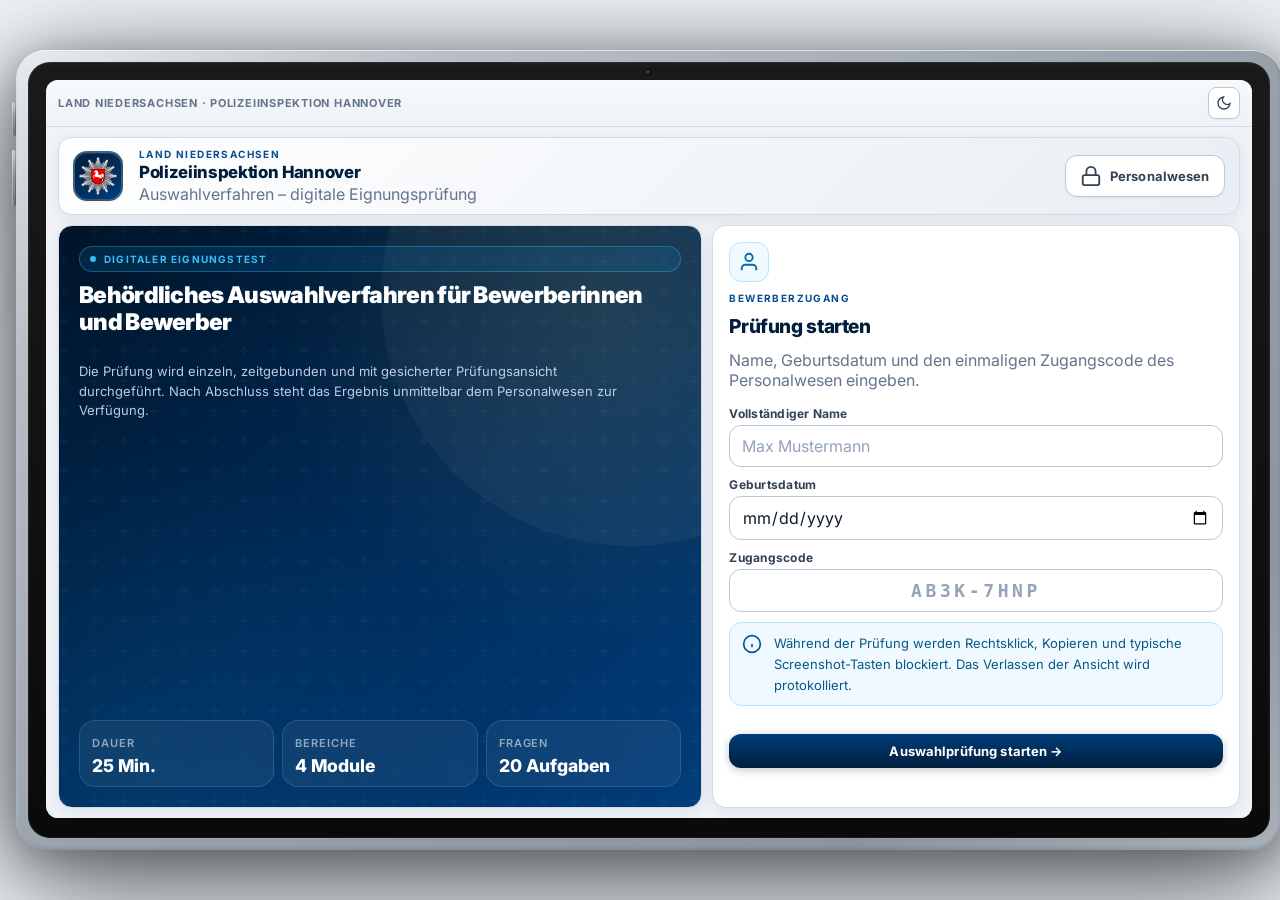
==== police_entrance_exam/web/index.html @ 69f2d9ba "Zertifikate, Branding-Config, Vollbild-Dark-Mode und Design-Fixes - branding_config.lua: Dienststell" ====
<!doctype html>
<html lang="de">
<head>
  <meta charset="UTF-8" />
  <meta name="viewport" content="width=device-width, initial-scale=1.0" />
  <title>Polizei-Eignungsprüfung</title>
  <link rel="preconnect" href="https://fonts.googleapis.com" />
  <link rel="preconnect" href="https://fonts.gstatic.com" crossorigin />
  <link href="https://fonts.googleapis.com/css2?family=Inter:wght@400;500;600;700;800;900&family=Source+Serif+4:ital,wght@0,400;0,600;1,400&display=swap" rel="stylesheet" />
  <link rel="stylesheet" href="styles.css" />
  <script>
    try {
      if (localStorage.getItem('police_exam_theme') === 'dark') {
        document.documentElement.dataset.theme = 'dark';
      }
    } catch (_) {}
  </script>
</head>
<body>
  <div id="nui-backdrop" class="hidden" aria-hidden="true"></div>
  <div id="tablet-stage" class="hidden" aria-hidden="true">
    <div class="tablet-scene">
      <div class="tablet-device" role="presentation">
        <div class="tablet-side-controls" aria-hidden="true">
          <span class="tablet-hardware-btn tablet-hardware-btn--power"></span>
          <span class="tablet-hardware-btn tablet-hardware-btn--volume"></span>
        </div>
        <div class="tablet-chassis">
          <div class="tablet-bezel">
            <div class="tablet-camera" aria-hidden="true">
              <span class="tablet-camera-lens"></span>
            </div>
            <div class="tablet-screen">
              <header class="tablet-chrome">
                <span class="tablet-chrome-title" id="tablet-chrome-title">–</span>
                <div class="tablet-chrome-actions">
                  <button class="tablet-theme-btn" id="theme-toggle" type="button" aria-label="Dunkelmodus" title="Dunkelmodus">
                    <svg class="theme-icon theme-icon-moon" width="16" height="16" viewBox="0 0 24 24" fill="none" stroke="currentColor" stroke-width="2"><path d="M21 12.79A9 9 0 1111.21 3 7 7 0 0021 12.79z"/></svg>
                    <svg class="theme-icon theme-icon-sun" width="16" height="16" viewBox="0 0 24 24" fill="none" stroke="currentColor" stroke-width="2"><circle cx="12" cy="12" r="5"/><path d="M12 1v2M12 21v2M4.22 4.22l1.42 1.42M18.36 18.36l1.42 1.42M1 12h2M21 12h2M4.22 19.78l1.42-1.42M18.36 5.64l1.42-1.42"/></svg>
                  </button>
                  <button class="tablet-close-btn" id="close-nui" type="button" hidden aria-label="Schließen">
                    <svg width="14" height="14" viewBox="0 0 24 24" fill="none" stroke="currentColor" stroke-width="2.5" stroke-linecap="round"><path d="M18 6L6 18M6 6l12 12"/></svg>
                    Schließen
                  </button>
                </div>
              </header>
              <div id="app" class="tablet-screen-body" role="application" aria-label="Polizei-Eignungsprüfung"></div>
            </div>
          </div>
        </div>
      </div>
    </div>
  </div>
  <div id="certificate-overlay" class="hidden" aria-hidden="true"></div>
  <script src="questions.js"></script>
  <script src="dom.js"></script>
  <script src="app.js"></script>
</body>
</html>
---- police_entrance_exam/web/styles.css ----
/* ═══════════════════════════════════════════════════════════════
   Polizei-Eignungsprüfung · Designsystem v2
   Land Niedersachsen · Polizeiinspektion Hannover
   ═══════════════════════════════════════════════════════════════ */

:root {
  color-scheme: light;
  font-family: 'Inter', ui-sans-serif, system-ui, -apple-system, BlinkMacSystemFont, 'Segoe UI', sans-serif;

  /* Farben – Behörden-Palette */
  --navy-950: #001428;
  --navy-900: #001e3c;
  --navy-800: #002d5c;
  --navy-700: #003d7a;
  --navy-600: #0a4d8f;
  --navy-500: #1a6bb5;
  --sky-500: #0ea5e9;
  --sky-400: #38bdf8;
  --gold-500: #c9a227;
  --gold-400: #e0b93d;

  --bg: #f0f4f8;
  --bg-subtle: #e8eef4;
  --card: #ffffff;
  --text: #0c1929;
  --text-secondary: #334155;
  --muted: #64748b;
  --line: #d1dce8;
  --line-strong: #b8c9d9;

  --danger: #b91c1c;
  --danger-bg: #fef2f2;
  --danger-border: #fecaca;
  --success: #15803d;
  --success-bg: #f0fdf4;
  --success-border: #bbf7d0;
  --info: #0369a1;
  --info-bg: #f0f9ff;
  --info-border: #bae6fd;
  --warning: #b45309;
  --warning-bg: #fffbeb;
  --warning-border: #fde68a;

  --input-bg: #ffffff;
  --notice-info-text: #075985;
  --notice-error-text: #991b1b;
  --notice-success-text: #166534;
  --notice-warning-text: #92400e;
  --timer-text: #075985;

  /* Abstände */
  --space-1: 4px;
  --space-2: 8px;
  --space-3: 12px;
  --space-4: 16px;
  --space-5: 20px;
  --space-6: 24px;
  --space-8: 32px;
  --space-10: 40px;
  --space-12: 48px;

  /* Radien */
  --radius-sm: 8px;
  --radius-md: 12px;
  --radius-lg: 16px;
  --radius-xl: 20px;
  --radius-2xl: 24px;
  --radius-full: 9999px;

  /* Schatten */
  --shadow-sm: 0 1px 2px rgba(0, 30, 60, 0.05);
  --shadow-md: 0 4px 16px rgba(0, 30, 60, 0.08);
  --shadow-lg: 0 12px 40px rgba(0, 30, 60, 0.12);
  --shadow-xl: 0 24px 60px rgba(0, 30, 60, 0.16);

  /* Übergänge */
  --ease-out: cubic-bezier(0.16, 1, 0.3, 1);
  --ease-smooth: cubic-bezier(0.4, 0, 0.2, 1);
  --ease-spring: cubic-bezier(0.34, 1.4, 0.64, 1);
  --ease-emphasized: cubic-bezier(0.2, 0, 0, 1);
  --duration-fast: 150ms;
  --duration-normal: 280ms;
  --duration-medium: 420ms;
  --duration-slow: 560ms;
}

[data-theme="dark"] {
  color-scheme: dark;
  --bg: #0b1422;
  --bg-subtle: #111c2e;
  --card: #162033;
  --text: #e8eef6;
  --text-secondary: #cbd5e1;
  --muted: #94a3b8;
  --line: #243652;
  --line-strong: #334d6e;
  --danger-bg: #3f1218;
  --danger-border: #7f1d1d;
  --success-bg: #0f2a1a;
  --success-border: #166534;
  --info-bg: #0c2340;
  --info-border: #1e4d7b;
  --warning-bg: #2a1f08;
  --warning-border: #854d0e;
  --shadow-sm: 0 1px 2px rgba(0, 0, 0, 0.35);
  --shadow-md: 0 4px 16px rgba(0, 0, 0, 0.4);
  --shadow-lg: 0 12px 40px rgba(0, 0, 0, 0.45);

  --input-bg: #1a2740;
  --surface-raised: #1e2d45;
  --notice-info-text: #7dd3fc;
  --notice-error-text: #fca5a5;
  --notice-success-text: #86efac;
  --notice-warning-text: #fcd34d;
  --timer-text: #7dd3fc;
  --eyebrow-color: #38bdf8;
}

*, *::before, *::after { box-sizing: border-box; }

html, body {
  width: 100%;
  min-height: 100%;
  margin: 0;
}

body {
  overflow: hidden;
  background: transparent;
  color: var(--text);
  -webkit-font-smoothing: antialiased;
  -moz-osx-font-smoothing: grayscale;
}

/* Vollbild-Hintergrund (Hell/Dunkel über gesamten Bildschirm) */
#nui-backdrop {
  position: fixed;
  inset: 0;
  z-index: 0;
  opacity: 0;
  pointer-events: none;
  transition: opacity var(--duration-medium) var(--ease-smooth), background var(--duration-medium) var(--ease-smooth);
  background: rgba(240, 244, 248, 0.94);
}

#nui-backdrop.is-visible {
  opacity: 1;
}

[data-theme="dark"] #nui-backdrop.is-visible {
  background: rgba(6, 10, 18, 0.97);
}

/* ─── Tablet-Rahmen ─────────────────────────────────────────── */

#tablet-stage {
  position: fixed;
  inset: 0;
  display: grid;
  place-items: center;
  padding: 10px;
  background: transparent;
  z-index: 1;
}

.tablet-scene {
  position: relative;
  display: flex;
  flex-direction: column;
  align-items: center;
  gap: 16px;
}

.tablet-scene.is-entering {
  animation: tabletEnter var(--duration-slow) var(--ease-spring) both;
}

@keyframes tabletEnter {
  from {
    opacity: 0;
    transform: translateY(28px) scale(0.96);
  }
  to {
    opacity: 1;
    transform: translateY(0) scale(1);
  }
}

.tablet-device {
  display: flex;
  align-items: stretch;
  gap: 0;
  filter: drop-shadow(0 28px 60px rgba(0, 0, 0, 0.55)) drop-shadow(0 8px 20px rgba(0, 0, 0, 0.35));
}

.tablet-side-controls {
  display: flex;
  flex-direction: column;
  justify-content: flex-start;
  gap: 14px;
  padding: 52px 0 0 2px;
  flex-shrink: 0;
}

.tablet-hardware-btn {
  display: block;
  width: 4px;
  border-radius: 3px;
  background: linear-gradient(180deg, #c8cdd3 0%, #8b939c 45%, #6d757e 100%);
  box-shadow:
    inset 1px 0 0 rgba(255, 255, 255, 0.35),
    inset -1px 0 0 rgba(0, 0, 0, 0.2),
    1px 0 2px rgba(0, 0, 0, 0.25);
}

.tablet-hardware-btn--power {
  height: 34px;
}

.tablet-hardware-btn--volume {
  height: 56px;
}

.tablet-chassis {
  padding: 12px;
  border-radius: 30px;
  background:
    linear-gradient(145deg, #e8ebef 0%, #b8bec6 18%, #9aa3ad 50%, #8c959f 82%, #a8b0b8 100%);
  box-shadow:
    inset 0 1px 0 rgba(255, 255, 255, 0.65),
    inset 0 -2px 4px rgba(0, 0, 0, 0.12),
    inset 2px 0 3px rgba(255, 255, 255, 0.2),
    inset -2px 0 3px rgba(0, 0, 0, 0.08);
}

.tablet-bezel {
  position: relative;
  width: min(97vw, 1560px, calc(88vh * 16 / 10));
  aspect-ratio: 16 / 10;
  padding: 18px 18px 20px;
  border-radius: 22px;
  background: linear-gradient(180deg, #1a1a1a 0%, #0a0a0a 100%);
  box-shadow:
    inset 0 0 0 1px rgba(255, 255, 255, 0.06),
    inset 0 2px 6px rgba(255, 255, 255, 0.04);
  display: flex;
  flex-direction: column;
}

.tablet-camera {
  position: absolute;
  top: 5px;
  left: 50%;
  transform: translateX(-50%);
  width: 10px;
  height: 10px;
  border-radius: 50%;
  background: #111;
  box-shadow: inset 0 0 0 1px rgba(255, 255, 255, 0.08);
  display: grid;
  place-items: center;
  z-index: 2;
}

.tablet-camera-lens {
  width: 5px;
  height: 5px;
  border-radius: 50%;
  background: radial-gradient(circle at 35% 35%, #3d4f6a, #0a1020 70%);
}

.tablet-screen {
  flex: 1;
  min-height: 0;
  border-radius: 12px;
  overflow: hidden;
  background: var(--bg);
  display: flex;
  flex-direction: column;
  box-shadow:
    inset 0 0 0 1px rgba(0, 0, 0, 0.35),
    inset 0 2px 12px rgba(0, 0, 0, 0.15);
}

.tablet-chrome {
  flex-shrink: 0;
  display: flex;
  align-items: center;
  justify-content: space-between;
  gap: 12px;
  padding: 7px 12px;
  background: linear-gradient(180deg, #f8fafc 0%, #eef2f6 100%);
  border-bottom: 1px solid var(--line);
}

.tablet-chrome-title {
  font-size: 0.6875rem;
  font-weight: 700;
  letter-spacing: 0.07em;
  text-transform: uppercase;
  color: var(--muted);
  white-space: nowrap;
  overflow: hidden;
  text-overflow: ellipsis;
}

.tablet-chrome-actions {
  display: flex;
  align-items: center;
  gap: 8px;
  flex-shrink: 0;
}

.tablet-theme-btn {
  display: inline-grid;
  place-items: center;
  width: 32px;
  height: 32px;
  padding: 0;
  border-radius: 8px;
  background: #fff;
  border: 1px solid var(--line-strong);
  color: var(--text-secondary);
  cursor: pointer;
  transition: all var(--duration-fast) var(--ease-out);
  box-shadow: var(--shadow-sm);
}

.tablet-theme-btn:hover {
  border-color: var(--navy-500);
  color: var(--navy-700);
  background: #f8fafc;
}

.theme-icon {
  display: none;
  grid-area: 1 / 1;
}

[data-theme="light"] .theme-icon-moon,
:root:not([data-theme]) .theme-icon-moon {
  display: block;
}

[data-theme="dark"] .theme-icon-sun {
  display: block;
}

[data-theme="dark"] .tablet-theme-btn {
  background: #1e2d45;
  border-color: var(--line-strong);
  color: #e2e8f0;
}

[data-theme="dark"] .tablet-theme-btn:hover {
  background: #243652;
  color: #fff;
}

[data-theme="dark"] .tablet-chrome {
  background: linear-gradient(180deg, #162033 0%, #111c2e 100%);
  border-bottom-color: var(--line);
}

[data-theme="dark"] .tablet-chrome-title {
  color: var(--muted);
}

[data-theme="dark"] .tablet-close-btn {
  background: #1e2d45;
  border-color: var(--line-strong);
  color: #e2e8f0;
}

[data-theme="dark"] .tablet-screen {
  background: var(--bg);
}

[data-theme="dark"] .tablet-screen-body .shell,
[data-theme="dark"] .tablet-screen-body .exam-shell {
  background: var(--bg);
}

[data-theme="dark"] .shell {
  background: linear-gradient(180deg, var(--bg-subtle) 0%, var(--bg) 100%);
}

[data-theme="dark"] .topbar {
  background: linear-gradient(135deg, var(--card) 0%, var(--bg-subtle) 100%);
}

[data-theme="dark"] .card,
[data-theme="dark"] .topbar,
[data-theme="dark"] .login-panel,
[data-theme="dark"] .option,
[data-theme="dark"] .record-item,
[data-theme="dark"] .detail-box,
[data-theme="dark"] .admin-stat,
[data-theme="dark"] .form-card,
[data-theme="dark"] .question-card,
[data-theme="dark"] .content,
[data-theme="dark"] .sidebar,
[data-theme="dark"] .result-card,
[data-theme="dark"] .status-card {
  background: var(--card);
  border-color: var(--line);
  color: var(--text);
}

[data-theme="dark"] .input {
  background: var(--input-bg);
  border-color: #4a6282;
  color: var(--text);
  box-shadow: inset 0 1px 2px rgba(0, 0, 0, 0.25);
}

[data-theme="dark"] .input::placeholder {
  color: #7c8ea3;
}

[data-theme="dark"] .input:hover {
  border-color: #6b84a8;
  background: #1e3050;
}

[data-theme="dark"] .input:focus {
  border-color: var(--sky-400);
  background: #1e3050;
  box-shadow: 0 0 0 3px rgba(56, 189, 248, 0.2), inset 0 1px 2px rgba(0, 0, 0, 0.15);
}

[data-theme="dark"] .input:-webkit-autofill,
[data-theme="dark"] .input:-webkit-autofill:hover,
[data-theme="dark"] .input:-webkit-autofill:focus {
  -webkit-text-fill-color: var(--text);
  -webkit-box-shadow: 0 0 0 1000px var(--input-bg) inset;
  box-shadow: inset 0 1px 2px rgba(0, 0, 0, 0.25);
  border-color: #4a6282;
  transition: background-color 9999s ease-out 0s;
}

[data-theme="dark"] .field label {
  color: var(--text-secondary);
}

[data-theme="dark"] .eyebrow {
  color: var(--eyebrow-color);
}

[data-theme="dark"] .login-brand .eyebrow {
  color: var(--gold-400);
}

[data-theme="dark"] .form-header-icon {
  background: var(--info-bg);
  border-color: var(--info-border);
  color: var(--sky-400);
}

[data-theme="dark"] .login-panel {
  background: var(--bg-subtle);
  border-left: 1px solid var(--line-strong);
}

[data-theme="dark"] .notice-info {
  color: var(--notice-info-text);
}

[data-theme="dark"] .notice-error {
  color: var(--notice-error-text);
}

[data-theme="dark"] .notice-success {
  color: var(--notice-success-text);
}

[data-theme="dark"] .notice-warning {
  color: var(--notice-warning-text);
}

[data-theme="dark"] .timer {
  background: var(--info-bg);
  border-color: var(--info-border);
  color: var(--timer-text);
}

[data-theme="dark"] .timer.danger {
  background: var(--danger-bg);
  border-color: var(--danger-border);
  color: #fca5a5;
}

[data-theme="dark"] .progress-wrap {
  background: var(--line);
}

[data-theme="dark"] .record-item:hover {
  background: #1e2d45;
}

[data-theme="dark"] .record-item.active {
  background: linear-gradient(135deg, #1a3050 0%, #1e3a5f 100%);
}

[data-theme="dark"] .score-table th {
  background: var(--bg-subtle);
}

[data-theme="dark"] .score-table tr:hover td {
  background: #1a2740;
}

[data-theme="dark"] .code-item {
  background: var(--card);
  border-color: var(--line);
}

[data-theme="dark"] .empty {
  border-color: var(--line);
  color: var(--muted);
}

[data-theme="dark"] .stimulus .bg-white,
[data-theme="dark"] .stimulus .bg-slate-50,
[data-theme="dark"] .stimulus .bg-slate-100 {
  background: #1a2740 !important;
  color: var(--text-secondary);
}

[data-theme="dark"] .stimulus .bg-blue-50 {
  background: #0c2340 !important;
}

[data-theme="dark"] .stimulus .bg-yellow-50 {
  background: #2a1f08 !important;
}

[data-theme="dark"] .stimulus .text-slate-800,
[data-theme="dark"] .stimulus .text-slate-700 {
  color: #e2e8f0 !important;
}

[data-theme="dark"] .stimulus .border-slate-200,
[data-theme="dark"] .stimulus .border-slate-300,
[data-theme="dark"] .stimulus .border-slate-400 {
  border-color: var(--line-strong) !important;
}

[data-theme="dark"] .exam-header {
  background: rgba(22, 32, 51, 0.97);
  border-bottom-color: var(--line);
}

[data-theme="dark"] .source-text {
  background: #111c2e;
  border-color: var(--line);
  color: var(--text-secondary);
}

[data-theme="dark"] .option:hover {
  background: #1e2d45;
}

[data-theme="dark"] .option.selected {
  background: linear-gradient(135deg, #1a3050 0%, #1e3a5f 100%);
}

[data-theme="dark"] .option-key {
  background: var(--surface-raised);
  border-color: #4a6282;
  color: #cbd5e1;
}

[data-theme="dark"] .option.selected .option-key {
  background: var(--navy-600);
  border-color: var(--navy-600);
  color: #fff;
}

[data-theme="dark"] .btn-secondary {
  background: var(--surface-raised);
  border-color: #4a6282;
  color: #e2e8f0;
}

[data-theme="dark"] .btn-secondary:hover:not(:disabled) {
  background: #243652;
  border-color: var(--sky-400);
  color: #f1f5f9;
}

[data-theme="dark"] .btn-danger:hover:not(:disabled) {
  background: #4a1520;
}

[data-theme="dark"] .btn-success:hover:not(:disabled) {
  background: #143d24;
}

[data-theme="dark"] .tablet-close-btn:hover {
  background: #243652;
  border-color: var(--sky-400);
  color: #f1f5f9;
}

[data-theme="dark"] .muted {
  color: var(--muted);
}

[data-theme="dark"] h1,
[data-theme="dark"] h2 {
  color: #f1f5f9;
}

[data-theme="dark"] .status-page {
  background: var(--bg);
}

.question-card {
  padding: var(--space-8);
  will-change: opacity, transform;
  transition:
    opacity var(--duration-normal) var(--ease-smooth),
    transform var(--duration-normal) var(--ease-smooth);
}

.question-card.is-changing {
  opacity: 0;
  transform: translateY(12px) scale(0.985);
  pointer-events: none;
}

.question-card.is-entering {
  animation: questionEnter var(--duration-medium) var(--ease-spring) both;
}

@keyframes questionEnter {
  from {
    opacity: 0;
    transform: translateY(18px) scale(0.98);
  }
  to {
    opacity: 1;
    transform: translateY(0) scale(1);
  }
}

.question-card.is-entering .option {
  animation: optionEnter var(--duration-normal) var(--ease-out) both;
}

.question-card.is-entering .option:nth-child(1) { animation-delay: 0.04s; }
.question-card.is-entering .option:nth-child(2) { animation-delay: 0.08s; }
.question-card.is-entering .option:nth-child(3) { animation-delay: 0.12s; }
.question-card.is-entering .option:nth-child(4) { animation-delay: 0.16s; }
.question-card.is-entering .option:nth-child(5) { animation-delay: 0.2s; }

@keyframes optionEnter {
  from {
    opacity: 0;
    transform: translateY(8px);
  }
  to {
    opacity: 1;
    transform: translateY(0);
  }
}

.option.is-selecting {
  animation: optionSelect 0.32s var(--ease-spring);
}

@keyframes optionSelect {
  0%   { transform: scale(1); }
  40%  { transform: scale(1.015); }
  100% { transform: scale(1); }
}

.option {
  transition: border-color var(--duration-fast), background var(--duration-fast), box-shadow var(--duration-fast), transform var(--duration-fast);
}

.option.selected {
  transition: border-color var(--duration-fast), background var(--duration-fast), box-shadow var(--duration-fast);
}

.tablet-close-btn {
  display: inline-flex;
  align-items: center;
  gap: 5px;
  flex-shrink: 0;
  padding: 5px 10px;
  border-radius: 7px;
  background: #fff;
  border: 1px solid var(--line-strong);
  font-size: 0.75rem;
  font-weight: 700;
  color: var(--text-secondary);
  cursor: pointer;
  transition: all var(--duration-fast) var(--ease-out);
  box-shadow: var(--shadow-sm);
}

.tablet-close-btn:hover {
  background: #f8fafc;
  border-color: var(--navy-500);
  color: var(--navy-700);
}

.tablet-close-btn[hidden] {
  display: none !important;
}

.tablet-screen-body {
  flex: 1;
  min-height: 0;
  overflow: auto;
  scrollbar-width: thin;
  scrollbar-color: #94a3b8 transparent;
}

/* UI füllt die volle Tablet-Höhe */
.tablet-screen-body .shell,
.tablet-screen-body .exam-shell {
  min-height: 100%;
  height: 100%;
  display: flex;
  flex-direction: column;
  padding: 0;
  border-radius: 0;
  background: var(--bg);
  box-shadow: none;
}

.tablet-screen-body .shell.login-page,
.tablet-screen-body .shell:has(.status-page) {
  display: block;
  padding: 0;
  overflow: hidden;
}

.tablet-screen-body .wrap {
  width: 100%;
  flex: 1;
  display: flex;
  flex-direction: column;
  min-height: 0;
  padding: 10px 12px;
}

.tablet-screen-body .topbar {
  padding: 10px 14px;
  margin-bottom: 10px;
  flex-shrink: 0;
}

.tablet-screen-body .logo-box {
  width: 50px;
  height: 50px;
  border-radius: 14px;
}

.tablet-screen-body .logo-box img {
  width: 38px;
  height: 38px;
}

.tablet-screen-body .eyebrow {
  font-size: 10px;
}

.tablet-screen-body h1 {
  font-size: 1.05rem;
}

.tablet-screen-body h2 {
  font-size: 1.2rem;
}

.tablet-screen-body .grid-home {
  flex: 1;
  min-height: 0;
  gap: 10px;
  align-items: stretch;
}

.tablet-screen-body .hero {
  min-height: 100%;
  height: 100%;
  padding: 20px;
  display: flex;
  flex-direction: column;
  justify-content: space-between;
}

.tablet-screen-body .hero h2 {
  margin-top: 10px;
  font-size: clamp(1.25rem, 1.8vw, 1.65rem);
  line-height: 1.15;
}

.tablet-screen-body .hero p {
  font-size: 0.8125rem;
  line-height: 1.5;
  margin-top: 8px;
  flex: 1;
}

.tablet-screen-body .pill {
  margin-bottom: 0;
  padding: 6px 10px;
  font-size: 10px;
}

.tablet-screen-body .stat-grid {
  margin-top: auto;
  padding-top: 14px;
  gap: 8px;
}

.tablet-screen-body .stat {
  padding: 10px 12px;
}

.tablet-screen-body .stat strong {
  font-size: 1.1rem;
  margin-top: 4px;
}

.tablet-screen-body .form-card {
  min-height: 100%;
  height: 100%;
  padding: 16px;
  display: flex;
  flex-direction: column;
}

.tablet-screen-body .form-card form {
  flex: 1;
  display: flex;
  flex-direction: column;
}

.tablet-screen-body .form-card #candidate-form .btn-primary {
  margin-top: auto;
}

.tablet-screen-body .login-card,
.tablet-screen-body .question-card,
.tablet-screen-body .content,
.tablet-screen-body .sidebar {
  padding: 16px;
}

.tablet-screen-body .login-layout {
  flex: 1;
  min-height: 100%;
}

.tablet-screen-body .login-page {
  min-height: 100%;
  height: 100%;
}

.tablet-screen-body .form-header-icon {
  width: 40px;
  height: 40px;
  margin-bottom: 10px;
}

.tablet-screen-body .field {
  margin-bottom: 10px;
}

.tablet-screen-body .field label {
  margin-bottom: 4px;
  font-size: 0.75rem;
}

.tablet-screen-body .input {
  padding: 10px 12px;
}

.tablet-screen-body .notice {
  padding: 10px 12px;
  font-size: 0.8125rem;
}

.tablet-screen-body .btn {
  padding: 9px 14px;
  font-size: 0.8125rem;
}

.tablet-screen-body .result-card {
  padding: 28px 32px;
  width: min(680px, 100%);
  margin: 0 auto;
}

.tablet-screen-body .exam-shell {
  overflow: hidden;
  display: flex;
  flex-direction: column;
}

.tablet-screen-body .progress-wrap,
.tablet-screen-body .progress-label {
  flex-shrink: 0;
}

.tablet-screen-body .exam-main {
  flex: 1;
  padding: 12px 10px 16px;
  overflow: auto;
}

.tablet-screen-body .exam-header {
  padding: 8px 12px;
  flex-shrink: 0;
}

.tablet-screen-body .exam-header .brand h1 {
  font-size: 0.95rem;
}

.tablet-screen-body .question-title {
  font-size: 1.15rem;
  margin-bottom: 12px;
}

.tablet-screen-body .question-text {
  font-size: 0.9rem;
}

.tablet-screen-body .options {
  gap: 8px;
  margin-top: 14px;
}

.tablet-screen-body .option {
  padding: 10px 12px;
}

.tablet-screen-body .admin-layout {
  flex: 1;
  min-height: 0;
  gap: 10px;
}

.tablet-screen-body .admin-stats {
  margin: 12px 0;
  gap: 6px;
}

.tablet-screen-body .admin-stat {
  padding: 8px;
}

.tablet-screen-body .admin-stat strong {
  font-size: 1.1rem;
}

.tablet-screen-body .card {
  border-radius: 14px;
}

.tablet-screen-body .record-list,
.tablet-screen-body .code-list {
  max-height: none;
  flex: 1;
  min-height: 120px;
}

.tablet-screen-body .sidebar {
  max-height: 100%;
  overflow: auto;
}

.tablet-screen-body::-webkit-scrollbar {
  width: 6px;
}

.tablet-screen-body::-webkit-scrollbar-thumb {
  background: #94a3b8;
  border-radius: 6px;
}

button, input, select, textarea { font: inherit; }
button { cursor: pointer; border: none; background: none; }
a { color: var(--navy-600); }

.hidden { display: none !important; }

/* ─── Animationen ─────────────────────────────────────────── */

@keyframes fadeIn {
  from { opacity: 0; transform: translateY(10px); }
  to   { opacity: 1; transform: translateY(0); }
}

@keyframes fadeInScale {
  from { opacity: 0; transform: scale(0.96) translateY(8px); }
  to   { opacity: 1; transform: scale(1) translateY(0); }
}

@keyframes fadeInUp {
  from { opacity: 0; transform: translateY(16px); }
  to   { opacity: 1; transform: translateY(0); }
}

@keyframes spin {
  to { transform: rotate(360deg); }
}

@keyframes pulse {
  0%, 100% { opacity: 1; }
  50%       { opacity: 0.65; }
}

@keyframes shimmer {
  0%   { background-position: -200% 0; }
  100% { background-position: 200% 0; }
}

@keyframes progressGlow {
  0%, 100% { box-shadow: 0 0 8px rgba(14, 165, 233, 0.4); }
  50%       { box-shadow: 0 0 16px rgba(14, 165, 233, 0.7); }
}

@keyframes noticeIn {
  from {
    opacity: 0;
    transform: translateY(-6px) scale(0.98);
  }
  to {
    opacity: 1;
    transform: translateY(0) scale(1);
  }
}

/* View-Übergänge zwischen Ansichten */
.view-exit {
  opacity: 0;
  transform: translateY(-8px) scale(0.992);
  transition:
    opacity 200ms var(--ease-smooth),
    transform 220ms var(--ease-smooth);
  pointer-events: none;
}

.view-enter {
  opacity: 0;
  transform: translateY(14px) scale(0.988);
}

.view-enter-active {
  opacity: 1;
  transform: translateY(0) scale(1);
  transition:
    opacity var(--duration-medium) var(--ease-out),
    transform var(--duration-medium) var(--ease-spring);
}

.view-enter-active .login-brand {
  animation: slideInLeft var(--duration-slow) var(--ease-out) 0.05s both;
}

.view-enter-active .login-panel {
  animation: slideInRight var(--duration-slow) var(--ease-out) 0.1s both;
}

.view-enter-active .hero {
  animation: fadeInUp var(--duration-slow) var(--ease-out) 0.06s both;
}

.view-enter-active .form-card {
  animation: fadeInUp var(--duration-slow) var(--ease-out) 0.12s both;
}

.view-enter-active .admin-layout {
  animation: fadeInUp var(--duration-slow) var(--ease-out) 0.12s both;
}

.view-enter-active .topbar {
  animation: fadeIn var(--duration-normal) var(--ease-out) both;
}

.view-enter-active .status-card,
.view-enter-active .result-card {
  animation: fadeInScale var(--duration-slow) var(--ease-spring) 0.08s both;
}

@keyframes slideInLeft {
  from { opacity: 0; transform: translateX(-20px); }
  to   { opacity: 1; transform: translateX(0); }
}

@keyframes slideInRight {
  from { opacity: 0; transform: translateX(20px); }
  to   { opacity: 1; transform: translateX(0); }
}

.animate-in {
  animation: fadeIn var(--duration-medium) var(--ease-out) both;
}

.animate-in-delay-1 { animation-delay: 0.07s; }
.animate-in-delay-2 { animation-delay: 0.14s; }
.animate-in-delay-3 { animation-delay: 0.21s; }

@media (prefers-reduced-motion: reduce) {
  *, *::before, *::after {
    animation-duration: 0.01ms !important;
    animation-iteration-count: 1 !important;
    transition-duration: 0.01ms !important;
    scroll-behavior: auto !important;
  }

  .view-exit,
  .view-enter,
  .view-enter-active {
    opacity: 1 !important;
    transform: none !important;
    transition: none !important;
  }
}

/* ─── Layout ────────────────────────────────────────────────── */

.shell {
  min-height: 100%;
  padding: var(--space-6);
  background:
    radial-gradient(ellipse 80% 50% at 50% -20%, rgba(14, 165, 233, 0.08), transparent),
    linear-gradient(180deg, var(--bg-subtle) 0%, var(--bg) 40%, var(--bg) 100%);
}

.wrap {
  width: min(1320px, 100%);
  margin: 0 auto;
}

.card {
  background: var(--card);
  border: 1px solid var(--line);
  border-radius: var(--radius-2xl);
  box-shadow: var(--shadow-md);
}

/* ─── Topbar & Branding ─────────────────────────────────────── */

.topbar {
  display: flex;
  align-items: center;
  justify-content: space-between;
  gap: var(--space-5);
  padding: var(--space-4) var(--space-6);
  margin-bottom: var(--space-6);
  background: linear-gradient(135deg, var(--card) 0%, var(--bg-subtle) 100%);
}

.brand {
  display: flex;
  align-items: center;
  gap: var(--space-4);
}

.logo-box {
  width: 64px;
  height: 64px;
  display: grid;
  place-items: center;
  border-radius: var(--radius-lg);
  background: linear-gradient(145deg, var(--navy-900), var(--navy-700));
  border: 2px solid rgba(255, 255, 255, 0.22);
  box-shadow: var(--shadow-sm), inset 0 1px 0 rgba(255,255,255,0.1);
  flex-shrink: 0;
}

.logo-box img {
  width: 44px;
  height: 44px;
  filter: brightness(1.1);
}

.eyebrow {
  font-size: 11px;
  font-weight: 700;
  letter-spacing: 0.14em;
  text-transform: uppercase;
  color: var(--navy-600);
  margin-bottom: 2px;
}

h1, h2, h3, h4, p { margin-top: 0; }

h1 {
  margin-bottom: 2px;
  font-size: 1.35rem;
  font-weight: 800;
  color: var(--navy-900);
  letter-spacing: -0.02em;
}

h2 {
  font-size: 1.5rem;
  font-weight: 800;
  color: var(--navy-900);
  letter-spacing: -0.02em;
}

.muted { color: var(--muted); }
.small { font-size: 0.8125rem; }

/* ─── Buttons ───────────────────────────────────────────────── */

.btn {
  display: inline-flex;
  align-items: center;
  justify-content: center;
  gap: var(--space-2);
  border: 0;
  border-radius: var(--radius-md);
  padding: 11px 18px;
  font-weight: 700;
  font-size: 0.875rem;
  letter-spacing: 0.01em;
  transition:
    transform var(--duration-fast) var(--ease-spring),
    box-shadow var(--duration-fast) var(--ease-out),
    background var(--duration-fast) var(--ease-out),
    border-color var(--duration-fast) var(--ease-out),
    color var(--duration-fast) var(--ease-out);
  white-space: nowrap;
}

.btn:hover:not(:disabled) {
  transform: translateY(-2px);
  box-shadow: var(--shadow-md);
}

.btn:active:not(:disabled) {
  transform: translateY(0) scale(0.98);
  transition-duration: 80ms;
}

.btn-primary {
  background: linear-gradient(180deg, var(--navy-700) 0%, var(--navy-900) 100%);
  color: #fff;
  box-shadow: 0 2px 8px rgba(0, 30, 60, 0.25);
}

.btn-primary:hover:not(:disabled) {
  background: linear-gradient(180deg, var(--navy-600) 0%, var(--navy-800) 100%);
}

.btn-secondary {
  background: var(--card);
  color: var(--text-secondary);
  border: 1px solid var(--line-strong);
  box-shadow: var(--shadow-sm);
}

.btn-secondary:hover:not(:disabled) {
  background: #f8fafc;
  border-color: var(--navy-500);
  color: var(--navy-700);
}

.btn-danger {
  background: var(--danger-bg);
  color: var(--danger);
  border: 1px solid var(--danger-border);
}

.btn-danger:hover:not(:disabled) {
  background: #fee2e2;
}

.btn-success {
  background: var(--success-bg);
  color: var(--success);
  border: 1px solid var(--success-border);
}

.btn-success:hover:not(:disabled) {
  background: #dcfce7;
}

.btn:disabled {
  opacity: 0.45;
  cursor: not-allowed;
  transform: none !important;
  box-shadow: none !important;
}

.btn-icon {
  width: 18px;
  height: 18px;
  flex-shrink: 0;
}


/* ─── Home Page ─────────────────────────────────────────────── */

.grid-home {
  display: grid;
  grid-template-columns: 1.1fr 0.9fr;
  gap: var(--space-6);
  align-items: stretch;
}

.hero {
  min-height: 580px;
  padding: var(--space-10);
  color: #fff;
  background:
    linear-gradient(145deg, var(--navy-950) 0%, var(--navy-800) 55%, var(--navy-700) 100%);
  position: relative;
  overflow: hidden;
  display: flex;
  flex-direction: column;
  justify-content: center;
}

.hero::before {
  content: '';
  position: absolute;
  inset: 0;
  background:
    radial-gradient(circle at 85% 15%, rgba(201, 162, 39, 0.12) 0%, transparent 45%),
    radial-gradient(circle at 10% 90%, rgba(14, 165, 233, 0.08) 0%, transparent 40%);
  pointer-events: none;
}

.hero::after {
  content: '';
  position: absolute;
  width: 500px;
  height: 500px;
  right: -180px;
  top: -180px;
  border-radius: 50%;
  background: rgba(255, 255, 255, 0.04);
  pointer-events: none;
}

.hero > * { position: relative; z-index: 1; }

.hero-pattern {
  position: absolute;
  inset: 0;
  opacity: 0.03;
  background-image: url("data:image/svg+xml,%3Csvg width='60' height='60' viewBox='0 0 60 60' xmlns='http://www.w3.org/2000/svg'%3E%3Cg fill='none' fill-rule='evenodd'%3E%3Cg fill='%23ffffff' fill-opacity='1'%3E%3Cpath d='M36 34v-4h-2v4h-4v2h4v4h2v-4h4v-2h-4zm0-30V0h-2v4h-4v2h4v4h2V6h4V4h-4zM6 34v-4H4v4H0v2h4v4h2v-4h4v-2H6zM6 4V0H4v4H0v2h4v4h2V6h4V4H6z'/%3E%3C/g%3E%3C/g%3E%3C/svg%3E");
  pointer-events: none;
}

.pill {
  display: inline-flex;
  align-items: center;
  gap: var(--space-2);
  border: 1px solid rgba(56, 189, 248, 0.35);
  background: rgba(14, 165, 233, 0.12);
  padding: 8px 14px;
  border-radius: var(--radius-full);
  font-size: 11px;
  font-weight: 700;
  letter-spacing: 0.12em;
  text-transform: uppercase;
  color: var(--sky-400);
  margin-bottom: var(--space-6);
}

.pill-dot {
  width: 6px;
  height: 6px;
  border-radius: 50%;
  background: var(--sky-400);
  animation: pulse 2s ease-in-out infinite;
}

.hero h2 {
  margin-top: 0;
  font-size: clamp(2rem, 4vw, 2.75rem);
  line-height: 1.1;
  max-width: 640px;
  color: #fff;
  font-weight: 900;
  letter-spacing: -0.03em;
}

.hero p {
  max-width: 560px;
  line-height: 1.75;
  color: rgba(219, 234, 254, 0.85);
  font-size: 1rem;
  margin-top: var(--space-4);
}

.stat-grid {
  display: grid;
  grid-template-columns: repeat(3, 1fr);
  gap: var(--space-3);
  margin-top: var(--space-8);
}

.stat {
  padding: var(--space-4) var(--space-5);
  border: 1px solid rgba(255, 255, 255, 0.12);
  background: rgba(255, 255, 255, 0.06);
  border-radius: var(--radius-lg);
  backdrop-filter: blur(8px);
  transition: background var(--duration-fast);
}

.stat:hover {
  background: rgba(255, 255, 255, 0.1);
}

.stat span {
  font-size: 11px;
  font-weight: 600;
  letter-spacing: 0.08em;
  text-transform: uppercase;
  color: rgba(255, 255, 255, 0.55);
}

.stat strong {
  display: block;
  font-size: 1.5rem;
  font-weight: 800;
  margin-top: var(--space-2);
  color: #fff;
}

/* ─── Formulare ─────────────────────────────────────────────── */

.form-card {
  padding: var(--space-8);
  display: flex;
  flex-direction: column;
}

.form-card h2 {
  margin: var(--space-2) 0 var(--space-3);
}

.form-header-icon {
  width: 48px;
  height: 48px;
  border-radius: var(--radius-md);
  background: var(--info-bg);
  border: 1px solid var(--info-border);
  display: grid;
  place-items: center;
  margin-bottom: var(--space-4);
  color: var(--info);
}

.field { margin-bottom: var(--space-4); }

.field label {
  display: block;
  margin-bottom: var(--space-2);
  font-size: 0.8125rem;
  font-weight: 700;
  color: var(--text-secondary);
  letter-spacing: 0.02em;
}

.input {
  width: 100%;
  border: 1.5px solid var(--line-strong);
  border-radius: var(--radius-md);
  padding: 12px 14px;
  background: var(--input-bg);
  outline: none;
  color: var(--text);
  transition:
    border-color var(--duration-fast) var(--ease-out),
    box-shadow var(--duration-normal) var(--ease-out),
    background var(--duration-fast) var(--ease-out);
}

.input::placeholder { color: #94a3b8; }

.input:hover {
  border-color: #94a3b8;
}

.input:focus {
  border-color: var(--sky-500);
  box-shadow: 0 0 0 3px rgba(14, 165, 233, 0.15);
}

.code-input {
  text-align: center;
  font-family: 'SF Mono', ui-monospace, 'Cascadia Code', monospace;
  font-size: 1.125rem;
  font-weight: 700;
  letter-spacing: 0.2em;
  text-transform: uppercase;
}

/* ─── Notices ───────────────────────────────────────────────── */

.notice {
  padding: var(--space-4);
  border-radius: var(--radius-md);
  font-size: 0.875rem;
  line-height: 1.6;
  display: flex;
  gap: var(--space-3);
  align-items: flex-start;
  animation: noticeIn var(--duration-normal) var(--ease-out) both;
}

.notice-icon {
  width: 20px;
  height: 20px;
  flex-shrink: 0;
  margin-top: 1px;
}

.notice-info {
  background: var(--info-bg);
  border: 1px solid var(--info-border);
  color: var(--notice-info-text);
}

.notice-error {
  background: var(--danger-bg);
  border: 1px solid var(--danger-border);
  color: var(--notice-error-text);
}

.notice-success {
  background: var(--success-bg);
  border: 1px solid var(--success-border);
  color: var(--notice-success-text);
}

.notice-warning {
  background: var(--warning-bg);
  border: 1px solid var(--warning-border);
  color: var(--notice-warning-text);
}

/* ─── Login ─────────────────────────────────────────────────── */

.login-page {
  min-height: 100%;
  height: 100%;
  padding: 0;
  overflow: hidden;
}

.login-split {
  display: grid;
  grid-template-columns: 0.95fr 1.05fr;
  min-height: 100%;
  height: 100%;
}

.login-brand {
  padding: 28px 32px;
  background: linear-gradient(145deg, var(--navy-950) 0%, var(--navy-800) 55%, var(--navy-700) 100%);
  color: #fff;
  display: flex;
  flex-direction: column;
  justify-content: space-between;
  position: relative;
  overflow: hidden;
}

.login-brand::before {
  content: '';
  position: absolute;
  inset: 0;
  background:
    radial-gradient(circle at 85% 15%, rgba(201, 162, 39, 0.1) 0%, transparent 45%),
    radial-gradient(circle at 10% 90%, rgba(14, 165, 233, 0.06) 0%, transparent 40%);
  pointer-events: none;
}

.login-brand > * {
  position: relative;
  z-index: 1;
}

.login-brand .eyebrow {
  color: var(--gold-400);
}

.login-brand h1,
.login-brand h2 {
  color: #fff;
}

.login-brand .muted,
.login-brand p {
  color: rgba(219, 234, 254, 0.8);
}

.login-brand-body {
  margin-top: auto;
  padding-top: 24px;
}

.login-brand-body h2 {
  font-size: 1.35rem;
  margin-bottom: 10px;
}

.login-brand-body p {
  line-height: 1.6;
  font-size: 0.9rem;
  margin: 0;
}

.login-panel {
  display: flex;
  flex-direction: column;
  justify-content: center;
  padding: 36px 44px;
  background: var(--card);
  border: none;
  border-left: 1px solid var(--line);
  border-radius: 0;
  box-shadow: none;
  max-width: none;
  width: 100%;
}

.login-panel h2 {
  margin: 8px 0 6px;
}

.login-panel form {
  margin-top: 20px;
}

.login-actions {
  display: flex;
  gap: 10px;
  margin-top: 20px;
}

.login-actions .btn {
  flex: 1;
}

.status-page {
  min-height: 100%;
  height: 100%;
  display: grid;
  place-items: center;
  padding: 24px;
  background: linear-gradient(160deg, #eef3f8 0%, #f5f8fb 100%);
}

.status-card {
  width: min(520px, 100%);
  padding: 32px;
  text-align: center;
}

.login-layout {
  min-height: 100%;
  display: grid;
  place-items: center;
  padding: 24px;
}

.login-card {
  width: min(480px, 100%);
  padding: var(--space-8);
  animation: fadeInScale 0.4s var(--ease-out) both;
}

.login-divider {
  height: 1px;
  background: var(--line);
  margin: var(--space-6) 0;
}

/* ─── Prüfungsansicht ───────────────────────────────────────── */

.exam-shell {
  min-height: 100%;
  background: var(--bg);
  position: relative;
}

.exam-header {
  position: sticky;
  top: 0;
  z-index: 20;
  background: rgba(255, 255, 255, 0.95);
  backdrop-filter: blur(12px);
  border-bottom: 1px solid var(--line);
  padding: var(--space-4) var(--space-6);
  box-shadow: var(--shadow-sm);
}

.exam-header-inner {
  width: min(1100px, 100%);
  margin: auto;
  display: flex;
  justify-content: space-between;
  align-items: center;
  gap: var(--space-4);
}

.exam-header .brand h1 { font-size: 1.1rem; }
.exam-header .logo-box { width: 48px; height: 48px; }
.exam-header .logo-box img { width: 32px; height: 32px; }

.timer-row {
  display: flex;
  gap: var(--space-2);
  flex-wrap: wrap;
  align-items: center;
}

.timer {
  display: inline-flex;
  align-items: center;
  gap: var(--space-2);
  padding: 8px 14px;
  border-radius: var(--radius-md);
  background: var(--info-bg);
  border: 1px solid var(--info-border);
  color: var(--timer-text);
  font-weight: 800;
  font-size: 0.875rem;
  font-variant-numeric: tabular-nums;
}

.timer.danger {
  background: var(--danger-bg);
  border-color: var(--danger-border);
  color: var(--danger);
  animation: pulse 1.5s ease-in-out infinite;
}

.timer-icon {
  width: 16px;
  height: 16px;
  opacity: 0.7;
}

.progress-wrap {
  background: #e2e8f0;
  height: 4px;
  position: relative;
}

.progress {
  height: 100%;
  background: linear-gradient(90deg, var(--sky-500), var(--navy-700));
  transition: width var(--duration-medium) var(--ease-emphasized);
  border-radius: 0 2px 2px 0;
  will-change: width;
}

.progress-label {
  width: min(1100px, 100%);
  margin: 0 auto;
  padding: var(--space-2) var(--space-6) 0;
  display: flex;
  justify-content: space-between;
  font-size: 0.75rem;
  font-weight: 600;
  color: var(--muted);
}

.exam-main {
  width: min(900px, 100%);
  margin: 0 auto;
  padding: var(--space-8) var(--space-5) var(--space-12);
}

.section-tag {
  display: inline-flex;
  align-items: center;
  gap: var(--space-2);
  font-size: 11px;
  text-transform: uppercase;
  letter-spacing: 0.1em;
  font-weight: 800;
  color: var(--navy-600);
  background: var(--info-bg);
  border: 1px solid var(--info-border);
  padding: 5px 12px;
  border-radius: var(--radius-full);
  margin-bottom: var(--space-4);
}

.question-title {
  font-size: 1.5rem;
  margin: 0 0 var(--space-5);
  line-height: 1.3;
}

.question-text {
  white-space: pre-line;
  line-height: 1.7;
  font-size: 1rem;
  color: var(--text-secondary);
}

.source-text {
  margin: var(--space-5) 0;
  padding: var(--space-5);
  background: #f8fafc;
  border: 1px solid var(--line);
  border-left: 4px solid var(--navy-600);
  border-radius: 0 var(--radius-md) var(--radius-md) 0;
  white-space: pre-line;
  line-height: 1.65;
  font-family: 'Source Serif 4', Georgia, serif;
  font-size: 0.9375rem;
  color: var(--text-secondary);
}

.options {
  display: grid;
  gap: var(--space-3);
  margin-top: var(--space-6);
}

.option {
  width: 100%;
  text-align: left;
  display: flex;
  gap: var(--space-4);
  align-items: flex-start;
  border: 1.5px solid var(--line-strong);
  background: var(--input-bg);
  border-radius: var(--radius-lg);
  padding: var(--space-4) var(--space-5);
  color: var(--text);
  transition: all var(--duration-fast) var(--ease-out);
  cursor: pointer;
}

.option:hover {
  border-color: var(--sky-400);
  background: #f0f9ff;
  box-shadow: var(--shadow-sm);
}

.option.selected {
  border-color: var(--navy-600);
  background: linear-gradient(135deg, #eff6ff 0%, #e0f2fe 100%);
  box-shadow: 0 0 0 3px rgba(10, 77, 143, 0.12);
}

.option-key {
  width: 32px;
  height: 32px;
  flex: 0 0 32px;
  display: grid;
  place-items: center;
  border-radius: var(--radius-sm);
  background: var(--bg-subtle);
  border: 1px solid var(--line);
  font-weight: 800;
  font-size: 0.875rem;
  color: var(--navy-700);
  transition: all var(--duration-fast);
}

.option.selected .option-key {
  background: var(--navy-700);
  border-color: var(--navy-700);
  color: #fff;
}

.option-text {
  flex: 1;
  line-height: 1.55;
  padding-top: 4px;
}

.exam-actions {
  display: flex;
  justify-content: space-between;
  align-items: center;
  gap: var(--space-4);
  margin-top: var(--space-6);
  padding-top: var(--space-6);
  border-top: 1px solid var(--line);
}

/* ─── Block Screen ──────────────────────────────────────────── */

.block-screen {
  position: absolute;
  inset: 0;
  z-index: 999;
  display: grid;
  place-items: center;
  background: rgba(0, 20, 40, 0.97);
  color: #fff;
  text-align: center;
  padding: var(--space-8);
  animation: blockScreenIn var(--duration-normal) var(--ease-out) both;
}

@keyframes blockScreenIn {
  from {
    opacity: 0;
    backdrop-filter: blur(0);
  }
  to {
    opacity: 1;
    backdrop-filter: blur(4px);
  }
}

.block-screen-inner {
  max-width: 480px;
  animation: fadeInScale var(--duration-medium) var(--ease-spring) 0.08s both;
}

.block-icon {
  width: 80px;
  height: 80px;
  margin: 0 auto var(--space-6);
  color: var(--danger);
}

.block-screen h2 {
  color: #fff;
  font-size: 1.5rem;
  margin-bottom: var(--space-4);
}

.block-screen p {
  color: rgba(255, 255, 255, 0.7);
  line-height: 1.6;
}

/* ─── Ergebnis ──────────────────────────────────────────────── */

.result-page {
  width: 100%;
}

.result-card {
  width: min(680px, 100%);
  margin: 0 auto;
  padding: var(--space-8) var(--space-10);
  text-align: center;
}

.result-card .brand {
  justify-content: center;
  text-align: left;
}

.result-card .login-divider {
  margin: var(--space-5) 0 var(--space-4);
}

.result-icon-wrap {
  display: flex;
  justify-content: center;
  margin: var(--space-4) 0 var(--space-5);
}

.view-enter-active .result-icon-wrap svg {
  animation: resultIconPop var(--duration-slow) var(--ease-spring) 0.2s both;
}

@keyframes resultIconPop {
  from {
    opacity: 0;
    transform: scale(0.6) rotate(-12deg);
  }
  to {
    opacity: 1;
    transform: scale(1) rotate(0);
  }
}

.result-icon-wrap svg {
  width: 72px;
  height: 72px;
  color: var(--success);
}

.result-details {
  margin-top: var(--space-5);
  text-align: left;
}

.result-actions {
  display: flex;
  justify-content: center;
  margin-top: var(--space-6);
}

.result-actions .btn {
  min-width: 200px;
}

.result-icon {
  width: 80px;
  height: 80px;
  margin: var(--space-5) auto;
  color: var(--success);
}

.result-score {
  font-size: 4rem;
  font-weight: 900;
  color: var(--navy-900);
  margin: var(--space-3) 0;
  letter-spacing: -0.03em;
}

.result-pass { color: var(--success); }
.result-fail { color: var(--danger); }

/* ─── Admin ─────────────────────────────────────────────────── */

.admin-layout {
  display: grid;
  grid-template-columns: 340px 1fr;
  gap: var(--space-5);
  align-items: start;
}

.sidebar, .content {
  padding: var(--space-6);
}

.sidebar {
  align-self: start;
  position: sticky;
  top: var(--space-5);
}

.staff-badge {
  display: inline-flex;
  align-items: center;
  gap: var(--space-3);
  padding: var(--space-3) var(--space-4);
  background: var(--bg-subtle);
  border: 1px solid var(--line);
  border-radius: var(--radius-md);
  font-size: 0.875rem;
}

.staff-avatar {
  width: 36px;
  height: 36px;
  border-radius: var(--radius-sm);
  background: linear-gradient(135deg, var(--navy-700), var(--navy-900));
  color: #fff;
  display: grid;
  place-items: center;
  font-weight: 800;
  font-size: 0.875rem;
}

.admin-stats {
  display: grid;
  grid-template-columns: repeat(3, 1fr);
  gap: var(--space-2);
  margin: var(--space-5) 0;
}

.admin-stat {
  padding: var(--space-3);
  border-radius: var(--radius-md);
  background: var(--bg-subtle);
  border: 1px solid var(--line);
  text-align: center;
  transition: background var(--duration-fast);
}

.admin-stat:hover {
  background: var(--card);
}

.admin-stat strong {
  display: block;
  font-size: 1.375rem;
  font-weight: 800;
  color: var(--navy-900);
}

.admin-stat span {
  font-size: 0.6875rem;
  font-weight: 600;
  text-transform: uppercase;
  letter-spacing: 0.06em;
  color: var(--muted);
}

.tabs {
  display: flex;
  gap: var(--space-2);
  flex-wrap: wrap;
  margin-bottom: var(--space-5);
}

.tab {
  flex: 1;
  min-width: 0;
  font-size: 0.8125rem;
}

.tab.active {
  background: linear-gradient(180deg, var(--navy-700), var(--navy-900));
  color: #fff;
  box-shadow: 0 2px 8px rgba(0, 30, 60, 0.2);
}

.record-list, .code-list {
  display: grid;
  gap: var(--space-2);
  max-height: 480px;
  overflow: auto;
  padding-right: 4px;
}

.record-list::-webkit-scrollbar,
.code-list::-webkit-scrollbar {
  width: 4px;
}

.record-list::-webkit-scrollbar-thumb,
.code-list::-webkit-scrollbar-thumb {
  background: var(--line-strong);
  border-radius: 4px;
}

.record-item, .code-item {
  border: 1.5px solid var(--line);
  border-radius: var(--radius-md);
  padding: var(--space-3) var(--space-4);
  background: var(--card);
  transition:
    border-color var(--duration-fast) var(--ease-out),
    background var(--duration-fast) var(--ease-out),
    box-shadow var(--duration-fast) var(--ease-out),
    transform var(--duration-fast) var(--ease-spring);
}

.record-item:hover {
  border-color: var(--sky-400);
  background: #f8fafc;
  transform: translateX(2px);
}

.record-item.active {
  border-color: var(--navy-600);
  background: linear-gradient(135deg, #eff6ff, #f0f9ff);
  box-shadow: 0 0 0 2px rgba(10, 77, 143, 0.1);
}

.record-item button {
  width: 100%;
  text-align: left;
  border: 0;
  background: transparent;
  padding: 0;
  color: inherit;
  cursor: pointer;
}

.badge {
  display: inline-flex;
  align-items: center;
  gap: 4px;
  border-radius: var(--radius-full);
  padding: 4px 10px;
  font-size: 10px;
  font-weight: 800;
  letter-spacing: 0.04em;
  text-transform: uppercase;
}

.badge-pass {
  background: var(--success-bg);
  color: var(--success);
  border: 1px solid var(--success-border);
}

.badge-fail {
  background: var(--danger-bg);
  color: var(--danger);
  border: 1px solid var(--danger-border);
}

.detail-grid {
  display: grid;
  grid-template-columns: repeat(2, 1fr);
  gap: var(--space-3);
}

.detail-box {
  padding: var(--space-4);
  border-radius: var(--radius-md);
  background: var(--bg-subtle);
  border: 1px solid var(--line);
}

.detail-box strong {
  display: block;
  margin-top: var(--space-1);
  color: var(--navy-900);
}

.score-table {
  width: 100%;
  border-collapse: collapse;
  margin-top: var(--space-5);
  font-size: 0.875rem;
}

.score-table th {
  background: var(--bg-subtle);
  font-weight: 700;
  font-size: 0.75rem;
  text-transform: uppercase;
  letter-spacing: 0.05em;
  color: var(--muted);
}

.score-table td, .score-table th {
  padding: var(--space-3) var(--space-4);
  border-bottom: 1px solid var(--line);
  text-align: left;
}

.score-table tr:last-child td {
  border-bottom: none;
}

.score-table tr:hover td {
  background: #f8fafc;
}

.code-row {
  display: grid;
  grid-template-columns: 1fr 1fr auto;
  gap: var(--space-3);
  align-items: end;
}

.code-item {
  display: flex;
  flex-direction: column;
  gap: var(--space-2);
}

.code-value {
  font-family: 'SF Mono', ui-monospace, monospace;
  font-weight: 700;
  letter-spacing: 0.12em;
  color: var(--navy-800);
  font-size: 0.9375rem;
}

.inline-actions {
  display: flex;
  gap: var(--space-2);
  flex-wrap: wrap;
  align-items: center;
}

.empty {
  padding: var(--space-8);
  text-align: center;
  color: var(--muted);
  border: 2px dashed var(--line);
  border-radius: var(--radius-lg);
  font-size: 0.875rem;
}

/* ─── Loading Spinner ───────────────────────────────────────── */

.spinner {
  width: 48px;
  height: 48px;
  margin: var(--space-6) auto;
  border: 3px solid var(--line);
  border-top-color: var(--navy-700);
  border-radius: 50%;
  animation: spin 0.9s cubic-bezier(0.55, 0.15, 0.35, 0.85) infinite;
}

.view-enter-active .saving-steps .saving-step {
  animation: fadeInUp var(--duration-normal) var(--ease-out) both;
}

.view-enter-active .saving-steps .saving-step:nth-child(1) { animation-delay: 0.15s; }
.view-enter-active .saving-steps .saving-step:nth-child(2) { animation-delay: 0.25s; }
.view-enter-active .saving-steps .saving-step:nth-child(3) { animation-delay: 0.35s; }

.saving-steps {
  display: flex;
  flex-direction: column;
  gap: var(--space-3);
  margin-top: var(--space-6);
  text-align: left;
}

.saving-step {
  display: flex;
  align-items: center;
  gap: var(--space-3);
  font-size: 0.875rem;
  color: var(--muted);
}

.saving-step.active {
  color: var(--navy-700);
  font-weight: 600;
}

.saving-step.done {
  color: var(--success);
}

.step-dot {
  width: 8px;
  height: 8px;
  border-radius: 50%;
  background: var(--line-strong);
  flex-shrink: 0;
}

.saving-step.active .step-dot {
  background: var(--navy-600);
  animation: pulse 1s ease-in-out infinite;
}

.saving-step.done .step-dot {
  background: var(--success);
}

/* ─── Stimulus / Prüfungsinhalte ────────────────────────────── */

.stimulus { overflow: auto; }
.stimulus table { border-collapse: collapse; margin: 10px auto; max-width: 100%; }
.stimulus td, .stimulus th { border: 1px solid var(--line-strong); padding: 8px; }
.stimulus svg { display: block; margin: auto; max-width: 100%; }
.stimulus p { margin: 6px 0; }

/* Tailwind-Kompatibilität für questions.js */
.stimulus .flex { display: flex; }
.stimulus .grid { display: grid; }
.stimulus .justify-center { justify-content: center; }
.stimulus .grid-cols-1 { grid-template-columns: 1fr; }
.stimulus .gap-4 { gap: 16px; }
.stimulus .p-2 { padding: 8px; }
.stimulus .p-3 { padding: 12px; }
.stimulus .p-4 { padding: 16px; }
.stimulus .my-2 { margin-top: 8px; margin-bottom: 8px; }
.stimulus .my-3 { margin-top: 12px; margin-bottom: 12px; }
.stimulus .my-4 { margin-top: 16px; margin-bottom: 16px; }
.stimulus .mt-2 { margin-top: 8px; }
.stimulus .mb-1 { margin-bottom: 4px; }
.stimulus .mb-4 { margin-bottom: 16px; }
.stimulus .pb-1 { padding-bottom: 4px; }
.stimulus .rounded { border-radius: var(--radius-md); }
.stimulus .border { border: 1px solid var(--line-strong); }
.stimulus .border-2 { border: 2px solid var(--line-strong); }
.stimulus .border-b { border-bottom: 1px solid var(--line); }
.stimulus .border-collapse { border-collapse: collapse; }
.stimulus .bg-white { background: #fff; }
.stimulus .bg-slate-50 { background: #f8fafc; }
.stimulus .bg-slate-100 { background: #f1f5f9; }
.stimulus .bg-blue-50 { background: #eff6ff; }
.stimulus .bg-yellow-50 { background: #fefce8; }
.stimulus .border-slate-200 { border-color: #e2e8f0; }
.stimulus .border-slate-300 { border-color: #cbd5e1; }
.stimulus .border-slate-400 { border-color: #94a3b8; }
.stimulus .border-blue-200 { border-color: #bfdbfe; }
.stimulus .border-yellow-400 { border-color: #facc15; }
.stimulus .text-center { text-align: center; }
.stimulus .text-xs { font-size: 0.75rem; }
.stimulus .text-lg { font-size: 1.125rem; }
.stimulus .text-2xl { font-size: 1.5rem; }
.stimulus .font-mono { font-family: 'SF Mono', ui-monospace, monospace; }
.stimulus .font-bold { font-weight: 700; }
.stimulus .font-extrabold { font-weight: 800; }
.stimulus .tracking-widest { letter-spacing: 0.1em; }
.stimulus .leading-relaxed { line-height: 1.625; }
.stimulus .break-all { word-break: break-all; }
.stimulus .select-none { user-select: none; }
.stimulus .text-slate-500 { color: #64748b; }
.stimulus .text-slate-700 { color: #334155; }
.stimulus .text-slate-800 { color: #1e293b; }
.stimulus .text-blue-600 { color: #2563eb; }
.stimulus .text-blue-800 { color: #1e40af; }
.stimulus .text-red-600 { color: #dc2626; }
.stimulus .text-yellow-800 { color: #854d0e; }
.stimulus .w-full { width: 100%; }
.stimulus .w-20 { width: 80px; }
.stimulus .w-24 { width: 96px; }
.stimulus .h-20 { height: 80px; }
.stimulus .max-w-sm { max-width: 384px; }
.stimulus .mx-auto { margin-left: auto; margin-right: auto; }

@media (min-width: 768px) {
  .stimulus .md\:grid-cols-2 { grid-template-columns: repeat(2, 1fr); }
}

/* ─── Responsive ────────────────────────────────────────────── */

@media (max-width: 960px) {
  .grid-home, .admin-layout { grid-template-columns: 1fr; }
  .hero { min-height: auto; }
  .sidebar { position: static; }
}

@media (max-width: 640px) {
  .shell { padding: var(--space-3); }
  .topbar { flex-direction: column; align-items: flex-start; padding: var(--space-4); }
  .logo-box { width: 52px; height: 52px; }
  .logo-box img { width: 36px; height: 36px; }
  h1 { font-size: 1.1rem; }
  .hero, .form-card, .question-card, .content, .sidebar { padding: var(--space-5); }
  .stat-grid, .admin-stats, .detail-grid, .code-row { grid-template-columns: 1fr; }
  .exam-header-inner { flex-direction: column; align-items: flex-start; }
  .exam-actions { flex-direction: column; align-items: stretch; }
  .exam-actions .btn { width: 100%; }
  .result-card { padding: var(--space-6); }
  #tablet-stage { padding: 6px; }
  .tablet-bezel { width: min(98vw, calc(90vh * 16 / 10)); padding: 12px 12px 14px; border-radius: 16px; }
  .tablet-chassis { padding: 8px; border-radius: 22px; }
  .tablet-side-controls { padding-top: 36px; gap: 10px; }
  .tablet-chrome { padding: 6px 10px; }
  .tablet-chrome-title { font-size: 0.625rem; }
  .tablet-close-btn { padding: 4px 8px; font-size: 0.6875rem; }
  .tablet-screen-body .hero { padding: 14px; }
  .tablet-screen-body .form-card { padding: 14px; }
  .login-split { grid-template-columns: 1fr; }
  .login-brand { padding: 20px; min-height: 180px; }
  .login-brand-body { padding-top: 12px; }
  .login-panel { padding: 24px 20px; }
  .status-page { padding: 16px; }
  .certificate-modal { padding: 12px; }
}

/* ─── Zertifikat ────────────────────────────────────────────── */

#certificate-overlay {
  position: fixed;
  inset: 0;
  z-index: 50;
  display: grid;
  place-items: center;
  padding: 20px;
  background: rgba(6, 10, 18, 0.72);
  backdrop-filter: blur(6px);
  animation: fadeIn var(--duration-normal) var(--ease-out) both;
}

.certificate-modal {
  width: min(820px, 100%);
  max-height: min(92vh, 900px);
  overflow: auto;
  border-radius: var(--radius-2xl);
  background: var(--card);
  border: 1px solid var(--line);
  box-shadow: var(--shadow-xl);
  animation: fadeInScale var(--duration-medium) var(--ease-spring) both;
}

.certificate-modal-toolbar {
  display: flex;
  justify-content: space-between;
  align-items: center;
  gap: 12px;
  padding: 14px 18px;
  border-bottom: 1px solid var(--line);
  position: sticky;
  top: 0;
  background: var(--card);
  z-index: 2;
}

.certificate-document {
  padding: 28px 32px 32px;
  color: var(--text);
}

.certificate-doc-header {
  display: flex;
  align-items: center;
  gap: 18px;
  padding-bottom: 18px;
  border-bottom: 2px solid var(--navy-800);
  margin-bottom: 22px;
}

.certificate-doc-logo {
  width: 72px;
  height: 72px;
  border-radius: 14px;
  background: linear-gradient(145deg, var(--navy-900), var(--navy-700));
  border: 2px solid rgba(255, 255, 255, 0.2);
  display: grid;
  place-items: center;
  flex-shrink: 0;
}

.certificate-doc-logo img {
  width: 48px;
  height: 48px;
  object-fit: contain;
}

.certificate-doc-brand .eyebrow {
  margin-bottom: 4px;
}

.certificate-doc-brand h2 {
  margin: 0;
  font-size: 1.35rem;
}

.certificate-doc-title {
  text-align: center;
  margin: 0 0 20px;
  font-family: 'Source Serif 4', Georgia, serif;
  font-size: 1.5rem;
  color: var(--navy-800);
}

[data-theme="dark"] .certificate-doc-title {
  color: var(--text);
}

.certificate-doc-meta {
  display: grid;
  grid-template-columns: 1fr 1fr;
  gap: 12px;
  margin-bottom: 20px;
}

.certificate-meta-box {
  padding: 12px 14px;
  border-radius: var(--radius-md);
  background: var(--bg-subtle);
  border: 1px solid var(--line);
}

.certificate-meta-box .label {
  font-size: 0.6875rem;
  font-weight: 700;
  letter-spacing: 0.08em;
  text-transform: uppercase;
  color: var(--muted);
  margin-bottom: 4px;
}

.certificate-grade-box {
  grid-column: 1 / -1;
  display: flex;
  align-items: center;
  justify-content: space-between;
  gap: 16px;
  padding: 16px 18px;
  border-radius: var(--radius-lg);
  background: linear-gradient(135deg, var(--info-bg), var(--bg-subtle));
  border: 1px solid var(--info-border);
}

.certificate-grade-note {
  font-size: 2.5rem;
  font-weight: 900;
  line-height: 1;
  color: var(--navy-700);
}

[data-theme="dark"] .certificate-grade-note {
  color: var(--sky-400);
}

.certificate-grade-label {
  font-size: 1.1rem;
  font-weight: 700;
}

.certificate-score-table {
  width: 100%;
  border-collapse: collapse;
  margin: 18px 0;
  font-size: 0.875rem;
}

.certificate-score-table th,
.certificate-score-table td {
  padding: 10px 12px;
  border-bottom: 1px solid var(--line);
  text-align: left;
}

.certificate-score-table th {
  font-size: 0.6875rem;
  text-transform: uppercase;
  letter-spacing: 0.06em;
  color: var(--muted);
  background: var(--bg-subtle);
}

.certificate-doc-footer {
  margin-top: 24px;
  padding-top: 18px;
  border-top: 1px solid var(--line);
  display: grid;
  grid-template-columns: 1fr 1fr;
  gap: 20px;
}

.certificate-signature {
  font-family: 'Source Serif 4', Georgia, serif;
  font-style: italic;
  font-size: 1.1rem;
  margin-top: 8px;
}

.certificate-doc-text {
  line-height: 1.65;
  color: var(--text-secondary);
  margin: 0 0 16px;
}

@media print {
  body * {
    visibility: hidden;
  }

  #certificate-overlay,
  #certificate-overlay * {
    visibility: visible;
  }

  #certificate-overlay {
    position: absolute;
    inset: 0;
    padding: 0;
    background: #fff;
    backdrop-filter: none;
  }

  .certificate-modal-toolbar {
    display: none !important;
  }

  .certificate-modal {
    box-shadow: none;
    border: none;
    max-height: none;
    width: 100%;
  }

  .certificate-document {
    padding: 24px;
  }
}
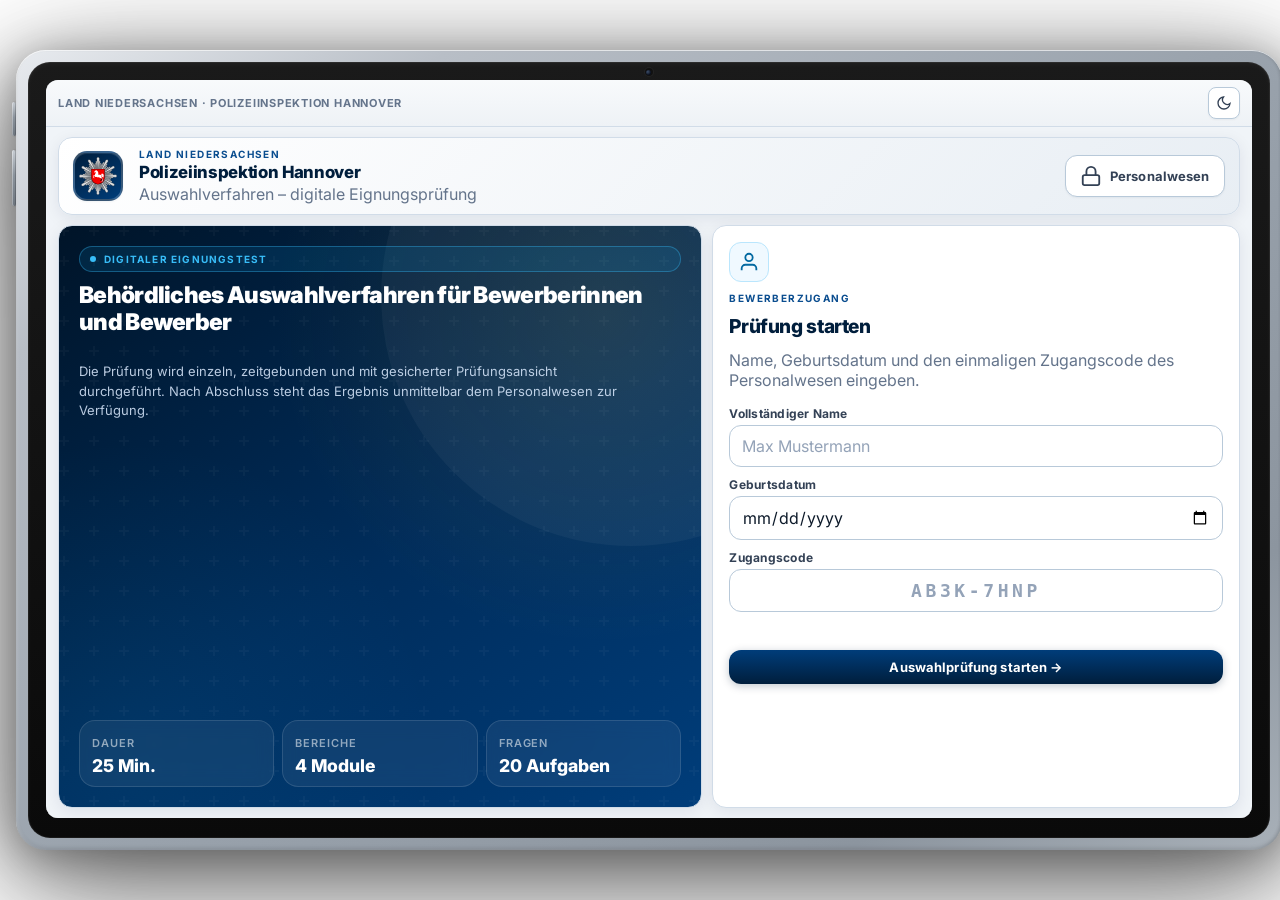
==== commit 5843caf2: "Kein Vollbild-Overlay, Theme nur im Tablet, stilles Sicherheitsprotokoll - Vollbild-Backdrop entfern" ====
--- a/police_entrance_exam/web/index.html
+++ b/police_entrance_exam/web/index.html
@@ -8,17 +8,9 @@
   <link rel="preconnect" href="https://fonts.gstatic.com" crossorigin />
   <link href="https://fonts.googleapis.com/css2?family=Inter:wght@400;500;600;700;800;900&family=Source+Serif+4:ital,wght@0,400;0,600;1,400&display=swap" rel="stylesheet" />
   <link rel="stylesheet" href="styles.css" />
-  <script>
-    try {
-      if (localStorage.getItem('police_exam_theme') === 'dark') {
-        document.documentElement.dataset.theme = 'dark';
-      }
-    } catch (_) {}
-  </script>
 </head>
 <body>
-  <div id="nui-backdrop" class="hidden" aria-hidden="true"></div>
-  <div id="tablet-stage" class="hidden" aria-hidden="true">
+  <div id="tablet-stage" class="theme-root hidden" aria-hidden="true" data-theme="light">
     <div class="tablet-scene">
       <div class="tablet-device" role="presentation">
         <div class="tablet-side-controls" aria-hidden="true">
@@ -45,13 +37,13 @@
                 </div>
               </header>
               <div id="app" class="tablet-screen-body" role="application" aria-label="Polizei-Eignungsprüfung"></div>
+              <div id="certificate-overlay" class="theme-root hidden" aria-hidden="true" data-theme="light"></div>
             </div>
           </div>
         </div>
       </div>
     </div>
   </div>
-  <div id="certificate-overlay" class="hidden" aria-hidden="true"></div>
   <script src="questions.js"></script>
   <script src="dom.js"></script>
   <script src="app.js"></script>
--- a/police_entrance_exam/web/styles.css
+++ b/police_entrance_exam/web/styles.css
@@ -84,7 +84,7 @@
   --duration-slow: 560ms;
 }
 
-[data-theme="dark"] {
+.theme-root[data-theme="dark"] {
   color-scheme: dark;
   --bg: #0b1422;
   --bg-subtle: #111c2e;
@@ -132,24 +132,7 @@
   -moz-osx-font-smoothing: grayscale;
 }
 
-/* Vollbild-Hintergrund (Hell/Dunkel über gesamten Bildschirm) */
-#nui-backdrop {
-  position: fixed;
-  inset: 0;
-  z-index: 0;
-  opacity: 0;
-  pointer-events: none;
-  transition: opacity var(--duration-medium) var(--ease-smooth), background var(--duration-medium) var(--ease-smooth);
-  background: rgba(240, 244, 248, 0.94);
-}
-
-#nui-backdrop.is-visible {
-  opacity: 1;
-}
-
-[data-theme="dark"] #nui-backdrop.is-visible {
-  background: rgba(6, 10, 18, 0.97);
-}
+/* Vollbild-Hintergrund entfernt – Spiel bleibt sichtbar, Theme nur im Tablet */
 
 /* ─── Tablet-Rahmen ─────────────────────────────────────────── */
 
@@ -161,6 +144,11 @@
   padding: 10px;
   background: transparent;
   z-index: 1;
+  pointer-events: none;
+}
+
+#tablet-stage > * {
+  pointer-events: auto;
 }
 
 .tablet-scene {
@@ -277,6 +265,7 @@
   background: var(--bg);
   display: flex;
   flex-direction: column;
+  position: relative;
   box-shadow:
     inset 0 0 0 1px rgba(0, 0, 0, 0.35),
     inset 0 2px 12px rgba(0, 0, 0, 0.15);
@@ -337,101 +326,101 @@
   grid-area: 1 / 1;
 }
 
-[data-theme="light"] .theme-icon-moon,
-:root:not([data-theme]) .theme-icon-moon {
+.theme-root[data-theme="light"] .theme-icon-moon,
+.theme-root:not([data-theme]) .theme-icon-moon {
   display: block;
 }
 
-[data-theme="dark"] .theme-icon-sun {
+.theme-root[data-theme="dark"] .theme-icon-sun {
   display: block;
 }
 
-[data-theme="dark"] .tablet-theme-btn {
+.theme-root[data-theme="dark"] .tablet-theme-btn {
   background: #1e2d45;
   border-color: var(--line-strong);
   color: #e2e8f0;
 }
 
-[data-theme="dark"] .tablet-theme-btn:hover {
+.theme-root[data-theme="dark"] .tablet-theme-btn:hover {
   background: #243652;
   color: #fff;
 }
 
-[data-theme="dark"] .tablet-chrome {
+.theme-root[data-theme="dark"] .tablet-chrome {
   background: linear-gradient(180deg, #162033 0%, #111c2e 100%);
   border-bottom-color: var(--line);
 }
 
-[data-theme="dark"] .tablet-chrome-title {
+.theme-root[data-theme="dark"] .tablet-chrome-title {
   color: var(--muted);
 }
 
-[data-theme="dark"] .tablet-close-btn {
+.theme-root[data-theme="dark"] .tablet-close-btn {
   background: #1e2d45;
   border-color: var(--line-strong);
   color: #e2e8f0;
 }
 
-[data-theme="dark"] .tablet-screen {
+.theme-root[data-theme="dark"] .tablet-screen {
   background: var(--bg);
 }
 
-[data-theme="dark"] .tablet-screen-body .shell,
-[data-theme="dark"] .tablet-screen-body .exam-shell {
+.theme-root[data-theme="dark"] .tablet-screen-body .shell,
+.theme-root[data-theme="dark"] .tablet-screen-body .exam-shell {
   background: var(--bg);
 }
 
-[data-theme="dark"] .shell {
+.theme-root[data-theme="dark"] .shell {
   background: linear-gradient(180deg, var(--bg-subtle) 0%, var(--bg) 100%);
 }
 
-[data-theme="dark"] .topbar {
+.theme-root[data-theme="dark"] .topbar {
   background: linear-gradient(135deg, var(--card) 0%, var(--bg-subtle) 100%);
 }
 
-[data-theme="dark"] .card,
-[data-theme="dark"] .topbar,
-[data-theme="dark"] .login-panel,
-[data-theme="dark"] .option,
-[data-theme="dark"] .record-item,
-[data-theme="dark"] .detail-box,
-[data-theme="dark"] .admin-stat,
-[data-theme="dark"] .form-card,
-[data-theme="dark"] .question-card,
-[data-theme="dark"] .content,
-[data-theme="dark"] .sidebar,
-[data-theme="dark"] .result-card,
-[data-theme="dark"] .status-card {
+.theme-root[data-theme="dark"] .card,
+.theme-root[data-theme="dark"] .topbar,
+.theme-root[data-theme="dark"] .login-panel,
+.theme-root[data-theme="dark"] .option,
+.theme-root[data-theme="dark"] .record-item,
+.theme-root[data-theme="dark"] .detail-box,
+.theme-root[data-theme="dark"] .admin-stat,
+.theme-root[data-theme="dark"] .form-card,
+.theme-root[data-theme="dark"] .question-card,
+.theme-root[data-theme="dark"] .content,
+.theme-root[data-theme="dark"] .sidebar,
+.theme-root[data-theme="dark"] .result-card,
+.theme-root[data-theme="dark"] .status-card {
   background: var(--card);
   border-color: var(--line);
   color: var(--text);
 }
 
-[data-theme="dark"] .input {
+.theme-root[data-theme="dark"] .input {
   background: var(--input-bg);
   border-color: #4a6282;
   color: var(--text);
   box-shadow: inset 0 1px 2px rgba(0, 0, 0, 0.25);
 }
 
-[data-theme="dark"] .input::placeholder {
+.theme-root[data-theme="dark"] .input::placeholder {
   color: #7c8ea3;
 }
 
-[data-theme="dark"] .input:hover {
+.theme-root[data-theme="dark"] .input:hover {
   border-color: #6b84a8;
   background: #1e3050;
 }
 
-[data-theme="dark"] .input:focus {
+.theme-root[data-theme="dark"] .input:focus {
   border-color: var(--sky-400);
   background: #1e3050;
   box-shadow: 0 0 0 3px rgba(56, 189, 248, 0.2), inset 0 1px 2px rgba(0, 0, 0, 0.15);
 }
 
-[data-theme="dark"] .input:-webkit-autofill,
-[data-theme="dark"] .input:-webkit-autofill:hover,
-[data-theme="dark"] .input:-webkit-autofill:focus {
+.theme-root[data-theme="dark"] .input:-webkit-autofill,
+.theme-root[data-theme="dark"] .input:-webkit-autofill:hover,
+.theme-root[data-theme="dark"] .input:-webkit-autofill:focus {
   -webkit-text-fill-color: var(--text);
   -webkit-box-shadow: 0 0 0 1000px var(--input-bg) inset;
   box-shadow: inset 0 1px 2px rgba(0, 0, 0, 0.25);
@@ -439,180 +428,180 @@
   transition: background-color 9999s ease-out 0s;
 }
 
-[data-theme="dark"] .field label {
+.theme-root[data-theme="dark"] .field label {
   color: var(--text-secondary);
 }
 
-[data-theme="dark"] .eyebrow {
+.theme-root[data-theme="dark"] .eyebrow {
   color: var(--eyebrow-color);
 }
 
-[data-theme="dark"] .login-brand .eyebrow {
+.theme-root[data-theme="dark"] .login-brand .eyebrow {
   color: var(--gold-400);
 }
 
-[data-theme="dark"] .form-header-icon {
+.theme-root[data-theme="dark"] .form-header-icon {
   background: var(--info-bg);
   border-color: var(--info-border);
   color: var(--sky-400);
 }
 
-[data-theme="dark"] .login-panel {
+.theme-root[data-theme="dark"] .login-panel {
   background: var(--bg-subtle);
   border-left: 1px solid var(--line-strong);
 }
 
-[data-theme="dark"] .notice-info {
+.theme-root[data-theme="dark"] .notice-info {
   color: var(--notice-info-text);
 }
 
-[data-theme="dark"] .notice-error {
+.theme-root[data-theme="dark"] .notice-error {
   color: var(--notice-error-text);
 }
 
-[data-theme="dark"] .notice-success {
+.theme-root[data-theme="dark"] .notice-success {
   color: var(--notice-success-text);
 }
 
-[data-theme="dark"] .notice-warning {
+.theme-root[data-theme="dark"] .notice-warning {
   color: var(--notice-warning-text);
 }
 
-[data-theme="dark"] .timer {
+.theme-root[data-theme="dark"] .timer {
   background: var(--info-bg);
   border-color: var(--info-border);
   color: var(--timer-text);
 }
 
-[data-theme="dark"] .timer.danger {
+.theme-root[data-theme="dark"] .timer.danger {
   background: var(--danger-bg);
   border-color: var(--danger-border);
   color: #fca5a5;
 }
 
-[data-theme="dark"] .progress-wrap {
+.theme-root[data-theme="dark"] .progress-wrap {
   background: var(--line);
 }
 
-[data-theme="dark"] .record-item:hover {
+.theme-root[data-theme="dark"] .record-item:hover {
   background: #1e2d45;
 }
 
-[data-theme="dark"] .record-item.active {
+.theme-root[data-theme="dark"] .record-item.active {
   background: linear-gradient(135deg, #1a3050 0%, #1e3a5f 100%);
 }
 
-[data-theme="dark"] .score-table th {
+.theme-root[data-theme="dark"] .score-table th {
   background: var(--bg-subtle);
 }
 
-[data-theme="dark"] .score-table tr:hover td {
+.theme-root[data-theme="dark"] .score-table tr:hover td {
   background: #1a2740;
 }
 
-[data-theme="dark"] .code-item {
+.theme-root[data-theme="dark"] .code-item {
   background: var(--card);
   border-color: var(--line);
 }
 
-[data-theme="dark"] .empty {
+.theme-root[data-theme="dark"] .empty {
   border-color: var(--line);
   color: var(--muted);
 }
 
-[data-theme="dark"] .stimulus .bg-white,
-[data-theme="dark"] .stimulus .bg-slate-50,
-[data-theme="dark"] .stimulus .bg-slate-100 {
+.theme-root[data-theme="dark"] .stimulus .bg-white,
+.theme-root[data-theme="dark"] .stimulus .bg-slate-50,
+.theme-root[data-theme="dark"] .stimulus .bg-slate-100 {
   background: #1a2740 !important;
   color: var(--text-secondary);
 }
 
-[data-theme="dark"] .stimulus .bg-blue-50 {
+.theme-root[data-theme="dark"] .stimulus .bg-blue-50 {
   background: #0c2340 !important;
 }
 
-[data-theme="dark"] .stimulus .bg-yellow-50 {
+.theme-root[data-theme="dark"] .stimulus .bg-yellow-50 {
   background: #2a1f08 !important;
 }
 
-[data-theme="dark"] .stimulus .text-slate-800,
-[data-theme="dark"] .stimulus .text-slate-700 {
+.theme-root[data-theme="dark"] .stimulus .text-slate-800,
+.theme-root[data-theme="dark"] .stimulus .text-slate-700 {
   color: #e2e8f0 !important;
 }
 
-[data-theme="dark"] .stimulus .border-slate-200,
-[data-theme="dark"] .stimulus .border-slate-300,
-[data-theme="dark"] .stimulus .border-slate-400 {
+.theme-root[data-theme="dark"] .stimulus .border-slate-200,
+.theme-root[data-theme="dark"] .stimulus .border-slate-300,
+.theme-root[data-theme="dark"] .stimulus .border-slate-400 {
   border-color: var(--line-strong) !important;
 }
 
-[data-theme="dark"] .exam-header {
+.theme-root[data-theme="dark"] .exam-header {
   background: rgba(22, 32, 51, 0.97);
   border-bottom-color: var(--line);
 }
 
-[data-theme="dark"] .source-text {
+.theme-root[data-theme="dark"] .source-text {
   background: #111c2e;
   border-color: var(--line);
   color: var(--text-secondary);
 }
 
-[data-theme="dark"] .option:hover {
+.theme-root[data-theme="dark"] .option:hover {
   background: #1e2d45;
 }
 
-[data-theme="dark"] .option.selected {
+.theme-root[data-theme="dark"] .option.selected {
   background: linear-gradient(135deg, #1a3050 0%, #1e3a5f 100%);
 }
 
-[data-theme="dark"] .option-key {
+.theme-root[data-theme="dark"] .option-key {
   background: var(--surface-raised);
   border-color: #4a6282;
   color: #cbd5e1;
 }
 
-[data-theme="dark"] .option.selected .option-key {
+.theme-root[data-theme="dark"] .option.selected .option-key {
   background: var(--navy-600);
   border-color: var(--navy-600);
   color: #fff;
 }
 
-[data-theme="dark"] .btn-secondary {
+.theme-root[data-theme="dark"] .btn-secondary {
   background: var(--surface-raised);
   border-color: #4a6282;
   color: #e2e8f0;
 }
 
-[data-theme="dark"] .btn-secondary:hover:not(:disabled) {
+.theme-root[data-theme="dark"] .btn-secondary:hover:not(:disabled) {
   background: #243652;
   border-color: var(--sky-400);
   color: #f1f5f9;
 }
 
-[data-theme="dark"] .btn-danger:hover:not(:disabled) {
+.theme-root[data-theme="dark"] .btn-danger:hover:not(:disabled) {
   background: #4a1520;
 }
 
-[data-theme="dark"] .btn-success:hover:not(:disabled) {
+.theme-root[data-theme="dark"] .btn-success:hover:not(:disabled) {
   background: #143d24;
 }
 
-[data-theme="dark"] .tablet-close-btn:hover {
+.theme-root[data-theme="dark"] .tablet-close-btn:hover {
   background: #243652;
   border-color: var(--sky-400);
   color: #f1f5f9;
 }
 
-[data-theme="dark"] .muted {
+.theme-root[data-theme="dark"] .muted {
   color: var(--muted);
 }
 
-[data-theme="dark"] h1,
-[data-theme="dark"] h2 {
+.theme-root[data-theme="dark"] h1,
+.theme-root[data-theme="dark"] h2 {
   color: #f1f5f9;
 }
 
-[data-theme="dark"] .status-page {
+.theme-root[data-theme="dark"] .status-page {
   background: var(--bg);
 }
 
@@ -1180,6 +1169,7 @@
 .logo-box img {
   width: 44px;
   height: 44px;
+  object-fit: contain;
   filter: brightness(1.1);
 }
 
@@ -2451,18 +2441,54 @@
   .certificate-modal { padding: 12px; }
 }
 
+.security-log {
+  margin-top: 16px;
+  padding: 14px;
+  border-radius: var(--radius-md);
+  border: 1px solid var(--line);
+  background: var(--bg-subtle);
+}
+
+.security-log-list {
+  list-style: none;
+  margin: 10px 0 0;
+  padding: 0;
+  display: grid;
+  gap: 8px;
+}
+
+.security-log-item {
+  padding: 10px 12px;
+  border-radius: var(--radius-sm);
+  background: var(--card);
+  border: 1px solid var(--line);
+}
+
+.security-log-head {
+  display: flex;
+  justify-content: space-between;
+  gap: 10px;
+  align-items: baseline;
+  margin-bottom: 4px;
+}
+
 /* ─── Zertifikat ────────────────────────────────────────────── */
 
 #certificate-overlay {
-  position: fixed;
+  position: absolute;
   inset: 0;
-  z-index: 50;
+  z-index: 40;
   display: grid;
   place-items: center;
-  padding: 20px;
-  background: rgba(6, 10, 18, 0.72);
-  backdrop-filter: blur(6px);
+  padding: 16px;
+  background: rgba(8, 18, 32, 0.45);
+  backdrop-filter: blur(4px);
   animation: fadeIn var(--duration-normal) var(--ease-out) both;
+}
+
+.theme-root[data-theme="dark"]#certificate-overlay,
+.theme-root[data-theme="dark"] #certificate-overlay {
+  background: rgba(3, 7, 14, 0.72);
 }
 
 .certificate-modal {
@@ -2537,7 +2563,7 @@
   color: var(--navy-800);
 }
 
-[data-theme="dark"] .certificate-doc-title {
+.theme-root[data-theme="dark"] .certificate-doc-title {
   color: var(--text);
 }
 
@@ -2583,7 +2609,7 @@
   color: var(--navy-700);
 }
 
-[data-theme="dark"] .certificate-grade-note {
+.theme-root[data-theme="dark"] .certificate-grade-note {
   color: var(--sky-400);
 }
 
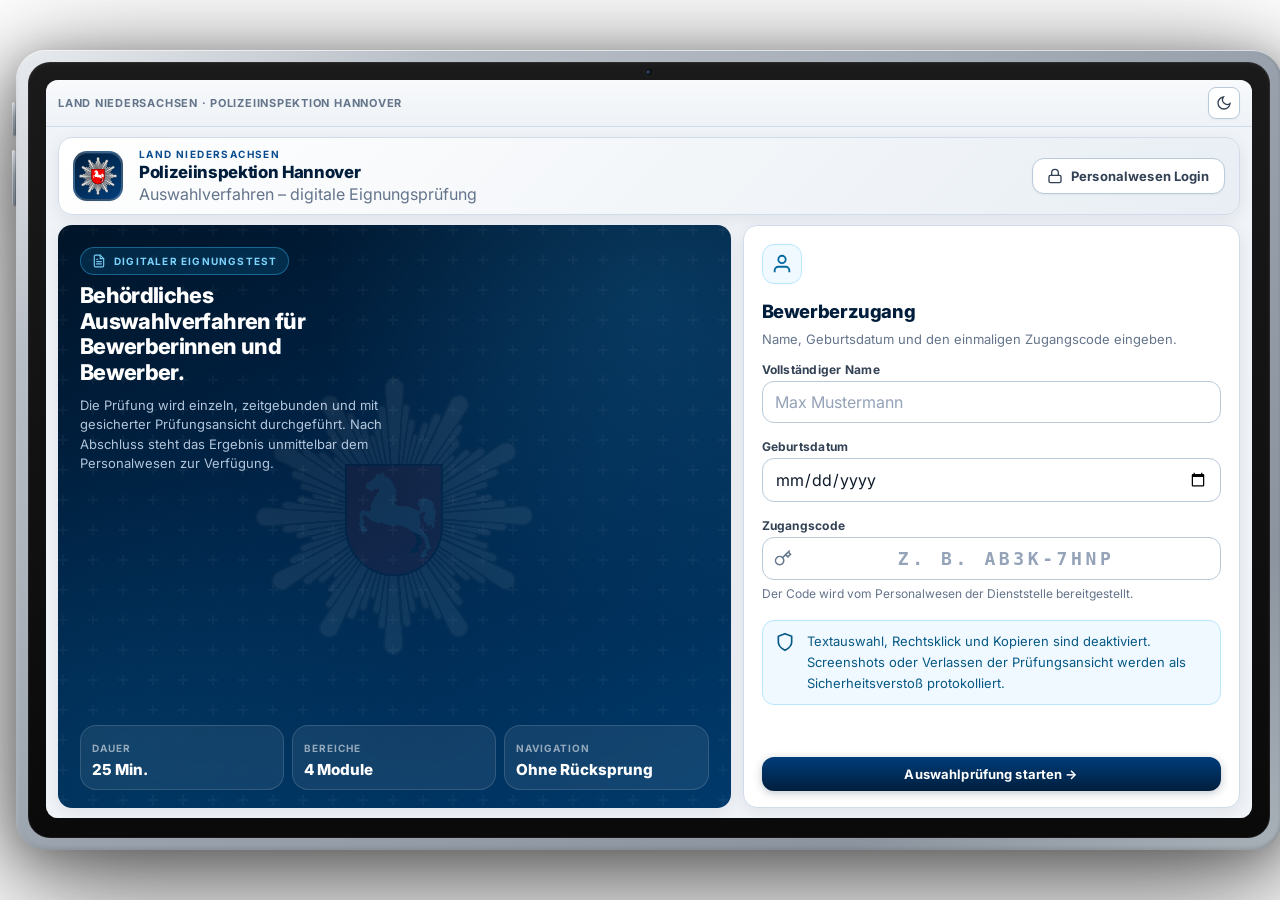
==== commit d1db8081: "Startseite 1:1 an Referenz-Design angepasst - Hero mit Dokument-Pill, Wasserzeichen und Navigation-S" ====
--- a/police_entrance_exam/web/index.html
+++ b/police_entrance_exam/web/index.html
@@ -7,7 +7,7 @@
   <link rel="preconnect" href="https://fonts.googleapis.com" />
   <link rel="preconnect" href="https://fonts.gstatic.com" crossorigin />
   <link href="https://fonts.googleapis.com/css2?family=Inter:wght@400;500;600;700;800;900&family=Source+Serif+4:ital,wght@0,400;0,600;1,400&display=swap" rel="stylesheet" />
-  <link rel="stylesheet" href="styles.css" />
+  <link rel="stylesheet" href="styles.css?v=1.4.1" />
 </head>
 <body>
   <div id="tablet-stage" class="theme-root hidden" aria-hidden="true" data-theme="light">
@@ -44,8 +44,8 @@
       </div>
     </div>
   </div>
-  <script src="questions.js"></script>
-  <script src="dom.js"></script>
-  <script src="app.js"></script>
+  <script src="questions.js?v=1.4.1"></script>
+  <script src="dom.js?v=1.4.1"></script>
+  <script src="app.js?v=1.4.1"></script>
 </body>
 </html>
--- a/police_entrance_exam/web/styles.css
+++ b/police_entrance_exam/web/styles.css
@@ -446,6 +446,18 @@
   color: var(--sky-400);
 }
 
+.theme-root[data-theme="dark"] .input-icon {
+  color: var(--muted);
+}
+
+.theme-root[data-theme="dark"] .field-hint {
+  color: var(--muted);
+}
+
+.theme-root[data-theme="dark"] .form-card-title {
+  color: var(--text);
+}
+
 .theme-root[data-theme="dark"] .login-panel {
   background: var(--bg-subtle);
   border-left: 1px solid var(--line-strong);
@@ -769,69 +781,97 @@
 .tablet-screen-body .grid-home {
   flex: 1;
   min-height: 0;
-  gap: 10px;
+  gap: 12px;
   align-items: stretch;
+}
+
+.tablet-screen-body .home-shell .wrap {
+  flex: 1;
+  min-height: 0;
 }
 
 .tablet-screen-body .hero {
   min-height: 100%;
   height: 100%;
-  padding: 20px;
+  padding: 22px 22px 18px;
   display: flex;
   flex-direction: column;
   justify-content: space-between;
 }
 
+.tablet-screen-body .hero-watermark img {
+  width: min(68%, 280px);
+}
+
 .tablet-screen-body .hero h2 {
-  margin-top: 10px;
-  font-size: clamp(1.25rem, 1.8vw, 1.65rem);
-  line-height: 1.15;
+  margin-top: 8px;
+  font-size: clamp(1.2rem, 1.7vw, 1.55rem);
+  line-height: 1.18;
+  max-width: 18ch;
 }
 
 .tablet-screen-body .hero p {
   font-size: 0.8125rem;
   line-height: 1.5;
-  margin-top: 8px;
-  flex: 1;
+  margin-top: 10px;
 }
 
 .tablet-screen-body .pill {
   margin-bottom: 0;
-  padding: 6px 10px;
+  padding: 6px 11px;
   font-size: 10px;
 }
 
 .tablet-screen-body .stat-grid {
   margin-top: auto;
-  padding-top: 14px;
+  padding-top: 16px;
   gap: 8px;
 }
 
 .tablet-screen-body .stat {
-  padding: 10px 12px;
+  padding: 10px 11px;
 }
 
 .tablet-screen-body .stat strong {
-  font-size: 1.1rem;
+  font-size: 0.95rem;
   margin-top: 4px;
 }
 
 .tablet-screen-body .form-card {
   min-height: 100%;
   height: 100%;
-  padding: 16px;
+  padding: 18px 18px 16px;
   display: flex;
   flex-direction: column;
 }
 
-.tablet-screen-body .form-card form {
+.tablet-screen-body .form-card-title {
+  font-size: 1.15rem;
+  margin-top: 6px;
+}
+
+.tablet-screen-body .form-card-lead {
+  font-size: 0.8125rem;
+  margin-bottom: 12px;
+}
+
+.tablet-screen-body .form-card form,
+.tablet-screen-body .candidate-form {
   flex: 1;
   display: flex;
   flex-direction: column;
 }
 
+.tablet-screen-body .btn-start-exam,
 .tablet-screen-body .form-card #candidate-form .btn-primary {
   margin-top: auto;
+}
+
+.tablet-screen-body .home-security-notice {
+  font-size: 0.75rem;
+  padding: 10px 12px;
+  margin-top: 2px;
+  margin-bottom: 10px;
 }
 
 .tablet-screen-body .login-card,
@@ -1293,24 +1333,33 @@
 
 /* ─── Home Page ─────────────────────────────────────────────── */
 
+.home-shell .wrap {
+  display: flex;
+  flex-direction: column;
+  gap: 0;
+}
+
 .grid-home {
   display: grid;
-  grid-template-columns: 1.1fr 0.9fr;
-  gap: var(--space-6);
+  grid-template-columns: 1.15fr 0.85fr;
+  gap: var(--space-5);
   align-items: stretch;
+  flex: 1;
+  min-height: 0;
 }
 
 .hero {
-  min-height: 580px;
-  padding: var(--space-10);
+  min-height: 520px;
+  padding: var(--space-8) var(--space-8) var(--space-6);
   color: #fff;
   background:
-    linear-gradient(145deg, var(--navy-950) 0%, var(--navy-800) 55%, var(--navy-700) 100%);
+    linear-gradient(155deg, #001428 0%, #002448 42%, #003a6b 100%);
   position: relative;
   overflow: hidden;
   display: flex;
   flex-direction: column;
-  justify-content: center;
+  justify-content: space-between;
+  border: 0;
 }
 
 .hero::before {
@@ -1318,21 +1367,13 @@
   position: absolute;
   inset: 0;
   background:
-    radial-gradient(circle at 85% 15%, rgba(201, 162, 39, 0.12) 0%, transparent 45%),
-    radial-gradient(circle at 10% 90%, rgba(14, 165, 233, 0.08) 0%, transparent 40%);
+    radial-gradient(circle at 88% 12%, rgba(56, 189, 248, 0.14) 0%, transparent 42%),
+    radial-gradient(circle at 8% 88%, rgba(14, 165, 233, 0.08) 0%, transparent 40%);
   pointer-events: none;
 }
 
 .hero::after {
-  content: '';
-  position: absolute;
-  width: 500px;
-  height: 500px;
-  right: -180px;
-  top: -180px;
-  border-radius: 50%;
-  background: rgba(255, 255, 255, 0.04);
-  pointer-events: none;
+  display: none;
 }
 
 .hero > * { position: relative; z-index: 1; }
@@ -1340,25 +1381,55 @@
 .hero-pattern {
   position: absolute;
   inset: 0;
-  opacity: 0.03;
+  opacity: 0.035;
   background-image: url("data:image/svg+xml,%3Csvg width='60' height='60' viewBox='0 0 60 60' xmlns='http://www.w3.org/2000/svg'%3E%3Cg fill='none' fill-rule='evenodd'%3E%3Cg fill='%23ffffff' fill-opacity='1'%3E%3Cpath d='M36 34v-4h-2v4h-4v2h4v4h2v-4h4v-2h-4zm0-30V0h-2v4h-4v2h4v4h2V6h4V4h-4zM6 34v-4H4v4H0v2h4v4h2v-4h4v-2H6zM6 4V0H4v4H0v2h4v4h2V6h4V4H6z'/%3E%3C/g%3E%3C/g%3E%3C/svg%3E");
   pointer-events: none;
+  z-index: 0;
+}
+
+.hero-watermark {
+  position: absolute;
+  inset: 0;
+  display: grid;
+  place-items: center;
+  pointer-events: none;
+  z-index: 0;
+  opacity: 0.07;
+}
+
+.hero-watermark img {
+  width: min(72%, 340px);
+  height: auto;
+  object-fit: contain;
+  filter: brightness(2) contrast(0.85);
+}
+
+.hero-body {
+  position: relative;
+  z-index: 1;
 }
 
 .pill {
   display: inline-flex;
   align-items: center;
-  gap: var(--space-2);
-  border: 1px solid rgba(56, 189, 248, 0.35);
-  background: rgba(14, 165, 233, 0.12);
+  gap: 8px;
+  border: 1px solid rgba(56, 189, 248, 0.4);
+  background: rgba(14, 165, 233, 0.14);
   padding: 8px 14px;
   border-radius: var(--radius-full);
   font-size: 11px;
   font-weight: 700;
   letter-spacing: 0.12em;
   text-transform: uppercase;
-  color: var(--sky-400);
-  margin-bottom: var(--space-6);
+  color: #7dd3fc;
+  margin-bottom: var(--space-5);
+}
+
+.pill svg {
+  width: 14px;
+  height: 14px;
+  flex-shrink: 0;
+  opacity: 0.95;
 }
 
 .pill-dot {
@@ -1370,21 +1441,21 @@
 }
 
 .hero h2 {
-  margin-top: 0;
-  font-size: clamp(2rem, 4vw, 2.75rem);
-  line-height: 1.1;
-  max-width: 640px;
+  margin: 0;
+  font-size: clamp(1.55rem, 2.4vw, 2.15rem);
+  line-height: 1.18;
+  max-width: 20ch;
   color: #fff;
-  font-weight: 900;
+  font-weight: 800;
   letter-spacing: -0.03em;
 }
 
 .hero p {
-  max-width: 560px;
-  line-height: 1.75;
-  color: rgba(219, 234, 254, 0.85);
-  font-size: 1rem;
-  margin-top: var(--space-4);
+  max-width: 42ch;
+  line-height: 1.65;
+  color: rgba(219, 234, 254, 0.82);
+  font-size: 0.9375rem;
+  margin: var(--space-4) 0 0;
 }
 
 .stat-grid {
@@ -1392,48 +1463,118 @@
   grid-template-columns: repeat(3, 1fr);
   gap: var(--space-3);
   margin-top: var(--space-8);
+  position: relative;
+  z-index: 1;
 }
 
 .stat {
-  padding: var(--space-4) var(--space-5);
-  border: 1px solid rgba(255, 255, 255, 0.12);
-  background: rgba(255, 255, 255, 0.06);
+  padding: 14px 14px 12px;
+  border: 1px solid rgba(255, 255, 255, 0.14);
+  background: rgba(255, 255, 255, 0.07);
   border-radius: var(--radius-lg);
   backdrop-filter: blur(8px);
   transition: background var(--duration-fast);
 }
 
 .stat:hover {
-  background: rgba(255, 255, 255, 0.1);
+  background: rgba(255, 255, 255, 0.11);
 }
 
 .stat span {
-  font-size: 11px;
-  font-weight: 600;
-  letter-spacing: 0.08em;
+  font-size: 10px;
+  font-weight: 700;
+  letter-spacing: 0.1em;
   text-transform: uppercase;
   color: rgba(255, 255, 255, 0.55);
 }
 
 .stat strong {
   display: block;
-  font-size: 1.5rem;
+  font-size: 1.15rem;
   font-weight: 800;
-  margin-top: var(--space-2);
+  margin-top: 6px;
   color: #fff;
+  line-height: 1.25;
+}
+
+.form-card {
+  padding: var(--space-7, 28px) var(--space-7, 28px) var(--space-6);
+  display: flex;
+  flex-direction: column;
+}
+
+.form-card-title {
+  margin: var(--space-2) 0 var(--space-2);
+  font-size: 1.35rem;
+}
+
+.form-card-lead {
+  margin: 0 0 var(--space-5);
+  line-height: 1.5;
+}
+
+.candidate-form {
+  display: flex;
+  flex-direction: column;
+  flex: 1;
+}
+
+.candidate-form .field {
+  margin-bottom: var(--space-4);
+}
+
+.field-hint {
+  margin: 6px 0 0;
+  font-size: 0.75rem;
+  color: var(--muted);
+  line-height: 1.4;
+}
+
+.input-with-icon {
+  position: relative;
+}
+
+.input-with-icon .input {
+  padding-left: 42px;
+}
+
+.input-icon {
+  position: absolute;
+  left: 12px;
+  top: 50%;
+  transform: translateY(-50%);
+  display: grid;
+  place-items: center;
+  color: var(--muted);
+  pointer-events: none;
+}
+
+.input-icon svg {
+  width: 18px;
+  height: 18px;
+}
+
+.home-security-notice {
+  margin: 4px 0 0;
+}
+
+.btn-start-exam {
+  width: 100%;
+  margin-top: auto;
+  padding-top: 12px;
+  padding-bottom: 12px;
+}
+
+.btn-staff-login {
+  gap: 8px;
+}
+
+.btn-staff-login svg {
+  width: 16px;
+  height: 16px;
 }
 
 /* ─── Formulare ─────────────────────────────────────────────── */
-
-.form-card {
-  padding: var(--space-8);
-  display: flex;
-  flex-direction: column;
-}
-
-.form-card h2 {
-  margin: var(--space-2) 0 var(--space-3);
-}
 
 .form-header-icon {
   width: 48px;
@@ -1534,6 +1675,119 @@
   background: var(--warning-bg);
   border: 1px solid var(--warning-border);
   color: var(--notice-warning-text);
+}
+
+.btn-back {
+  font-weight: 700;
+  border-width: 2px;
+  border-color: var(--navy-700);
+  color: var(--navy-900);
+  background: var(--bg-subtle);
+}
+
+.btn-back:hover {
+  background: var(--navy-700);
+  color: #fff;
+  border-color: var(--navy-700);
+}
+
+.admin-subpage-header {
+  display: flex;
+  flex-wrap: wrap;
+  align-items: center;
+  gap: var(--space-3);
+  margin-bottom: var(--space-4);
+}
+
+.admin-subpage-header .eyebrow {
+  margin: 0;
+}
+
+.settings-panel {
+  display: flex;
+  flex-direction: column;
+  gap: 0;
+  max-width: 720px;
+}
+
+.settings-intro {
+  margin: 0 0 var(--space-2);
+  line-height: 1.5;
+}
+
+.settings-section {
+  margin-top: var(--space-5);
+  padding: var(--space-5);
+  border: 1px solid var(--line);
+  border-radius: var(--radius-lg);
+  background: var(--bg-subtle);
+}
+
+.settings-section + .settings-section {
+  margin-top: var(--space-4);
+}
+
+.settings-section-head {
+  margin-bottom: var(--space-4);
+}
+
+.settings-section-head h3 {
+  margin: 0 0 var(--space-1);
+  font-size: 1rem;
+  color: var(--navy-900);
+}
+
+.settings-section-head p {
+  margin: 0;
+}
+
+.settings-form {
+  display: flex;
+  flex-direction: column;
+  gap: var(--space-3);
+}
+
+.settings-grid {
+  display: grid;
+  grid-template-columns: repeat(2, minmax(0, 1fr));
+  gap: var(--space-3) var(--space-4);
+}
+
+.settings-stack {
+  display: grid;
+  gap: var(--space-3);
+}
+
+.settings-grid .field,
+.settings-stack .field {
+  margin-bottom: 0;
+}
+
+.settings-actions {
+  display: flex;
+  flex-wrap: wrap;
+  gap: var(--space-2);
+  align-items: center;
+  margin-top: var(--space-1);
+}
+
+.settings-delete-confirm {
+  margin-top: var(--space-3);
+}
+
+.theme-root[data-theme="dark"] .settings-section {
+  background: var(--card);
+  border-color: var(--line);
+}
+
+.theme-root[data-theme="dark"] .settings-section-head h3 {
+  color: var(--text);
+}
+
+@media (max-width: 900px) {
+  .settings-grid {
+    grid-template-columns: 1fr;
+  }
 }
 
 /* ─── Login ─────────────────────────────────────────────────── */
@@ -2093,22 +2347,65 @@
 }
 
 .tabs {
-  display: flex;
-  gap: var(--space-2);
-  flex-wrap: wrap;
+  display: grid;
+  grid-template-columns: repeat(auto-fit, minmax(0, 1fr));
+  gap: 4px;
+  padding: 4px;
   margin-bottom: var(--space-5);
+  background: var(--bg-subtle);
+  border: 1px solid var(--line);
+  border-radius: var(--radius-md);
 }
 
 .tab {
-  flex: 1;
   min-width: 0;
-  font-size: 0.8125rem;
+  padding: 9px 8px;
+  border: 0;
+  border-radius: 8px;
+  background: transparent;
+  color: var(--text-secondary);
+  font-size: 0.75rem;
+  font-weight: 700;
+  letter-spacing: 0.01em;
+  line-height: 1.2;
+  text-align: center;
+  white-space: nowrap;
+  overflow: hidden;
+  text-overflow: ellipsis;
+  cursor: pointer;
+  transition:
+    background var(--duration-fast) var(--ease-out),
+    color var(--duration-fast) var(--ease-out),
+    box-shadow var(--duration-fast) var(--ease-out);
+}
+
+.tab:hover {
+  background: rgba(10, 77, 143, 0.08);
+  color: var(--navy-800);
 }
 
 .tab.active {
   background: linear-gradient(180deg, var(--navy-700), var(--navy-900));
   color: #fff;
   box-shadow: 0 2px 8px rgba(0, 30, 60, 0.2);
+}
+
+.theme-root[data-theme="dark"] .tabs {
+  background: var(--bg);
+  border-color: var(--line);
+}
+
+.theme-root[data-theme="dark"] .tab {
+  color: var(--muted);
+}
+
+.theme-root[data-theme="dark"] .tab:hover {
+  background: rgba(56, 189, 248, 0.1);
+  color: var(--text);
+}
+
+.theme-root[data-theme="dark"] .tab.active {
+  color: #fff;
 }
 
 .record-list, .code-list {
@@ -2472,6 +2769,15 @@
   margin-bottom: 4px;
 }
 
+.security-log-item--alert {
+  border-color: var(--danger-border);
+  background: var(--danger-bg);
+}
+
+.security-log-item--alert strong {
+  color: var(--danger);
+}
+
 /* ─── Zertifikat ────────────────────────────────────────────── */
 
 #certificate-overlay {
